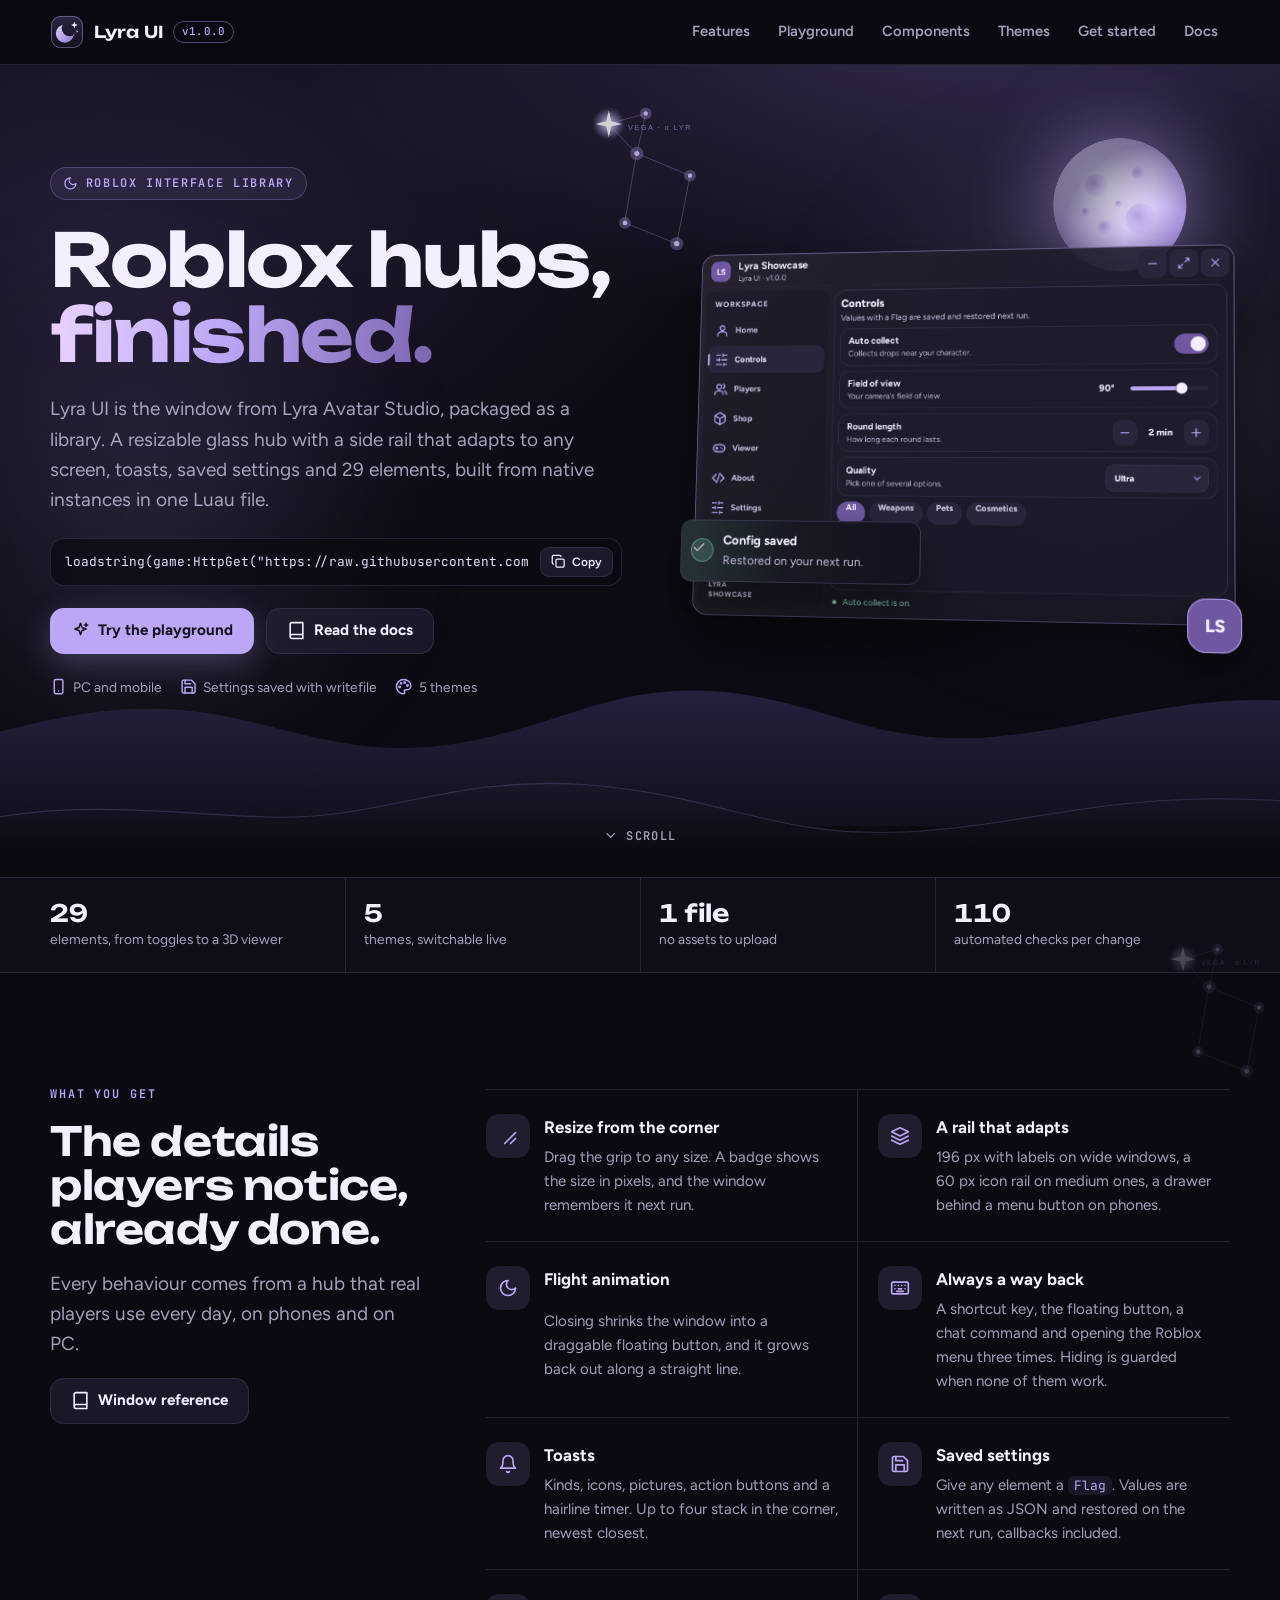
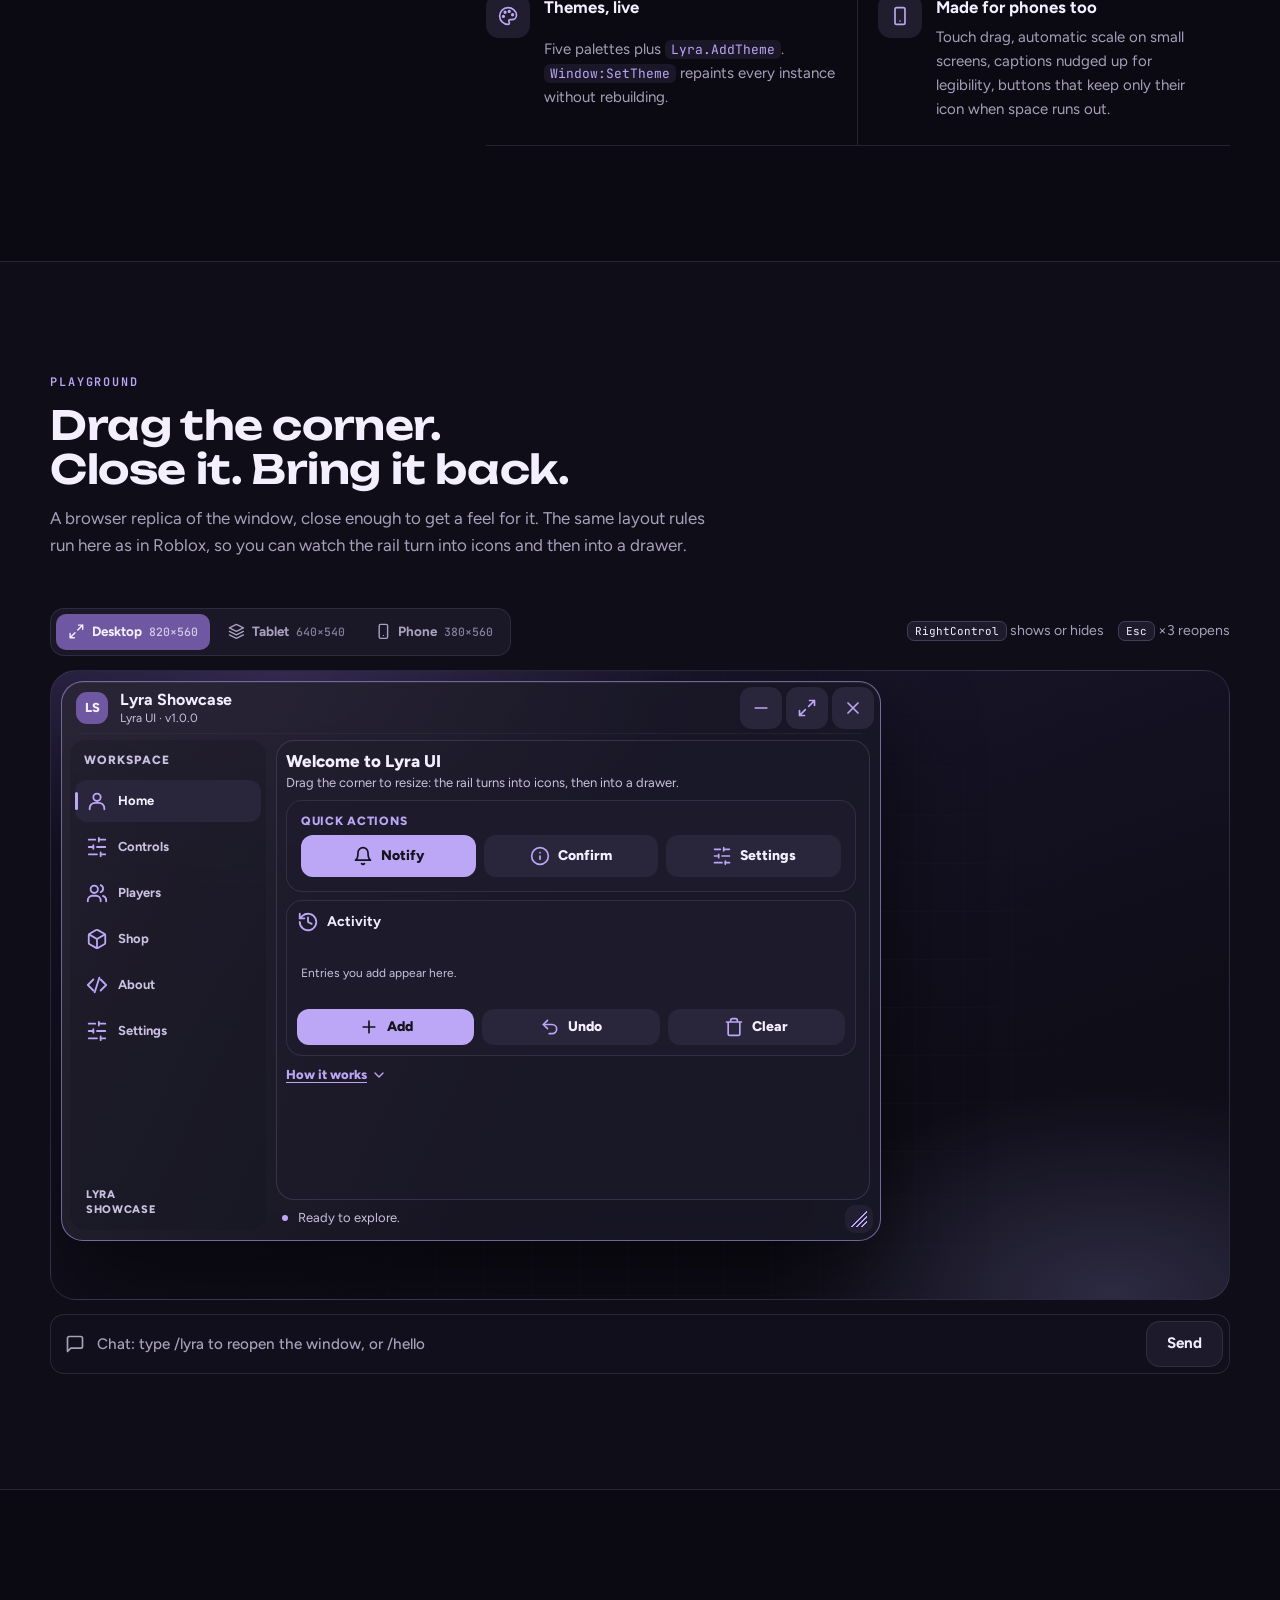
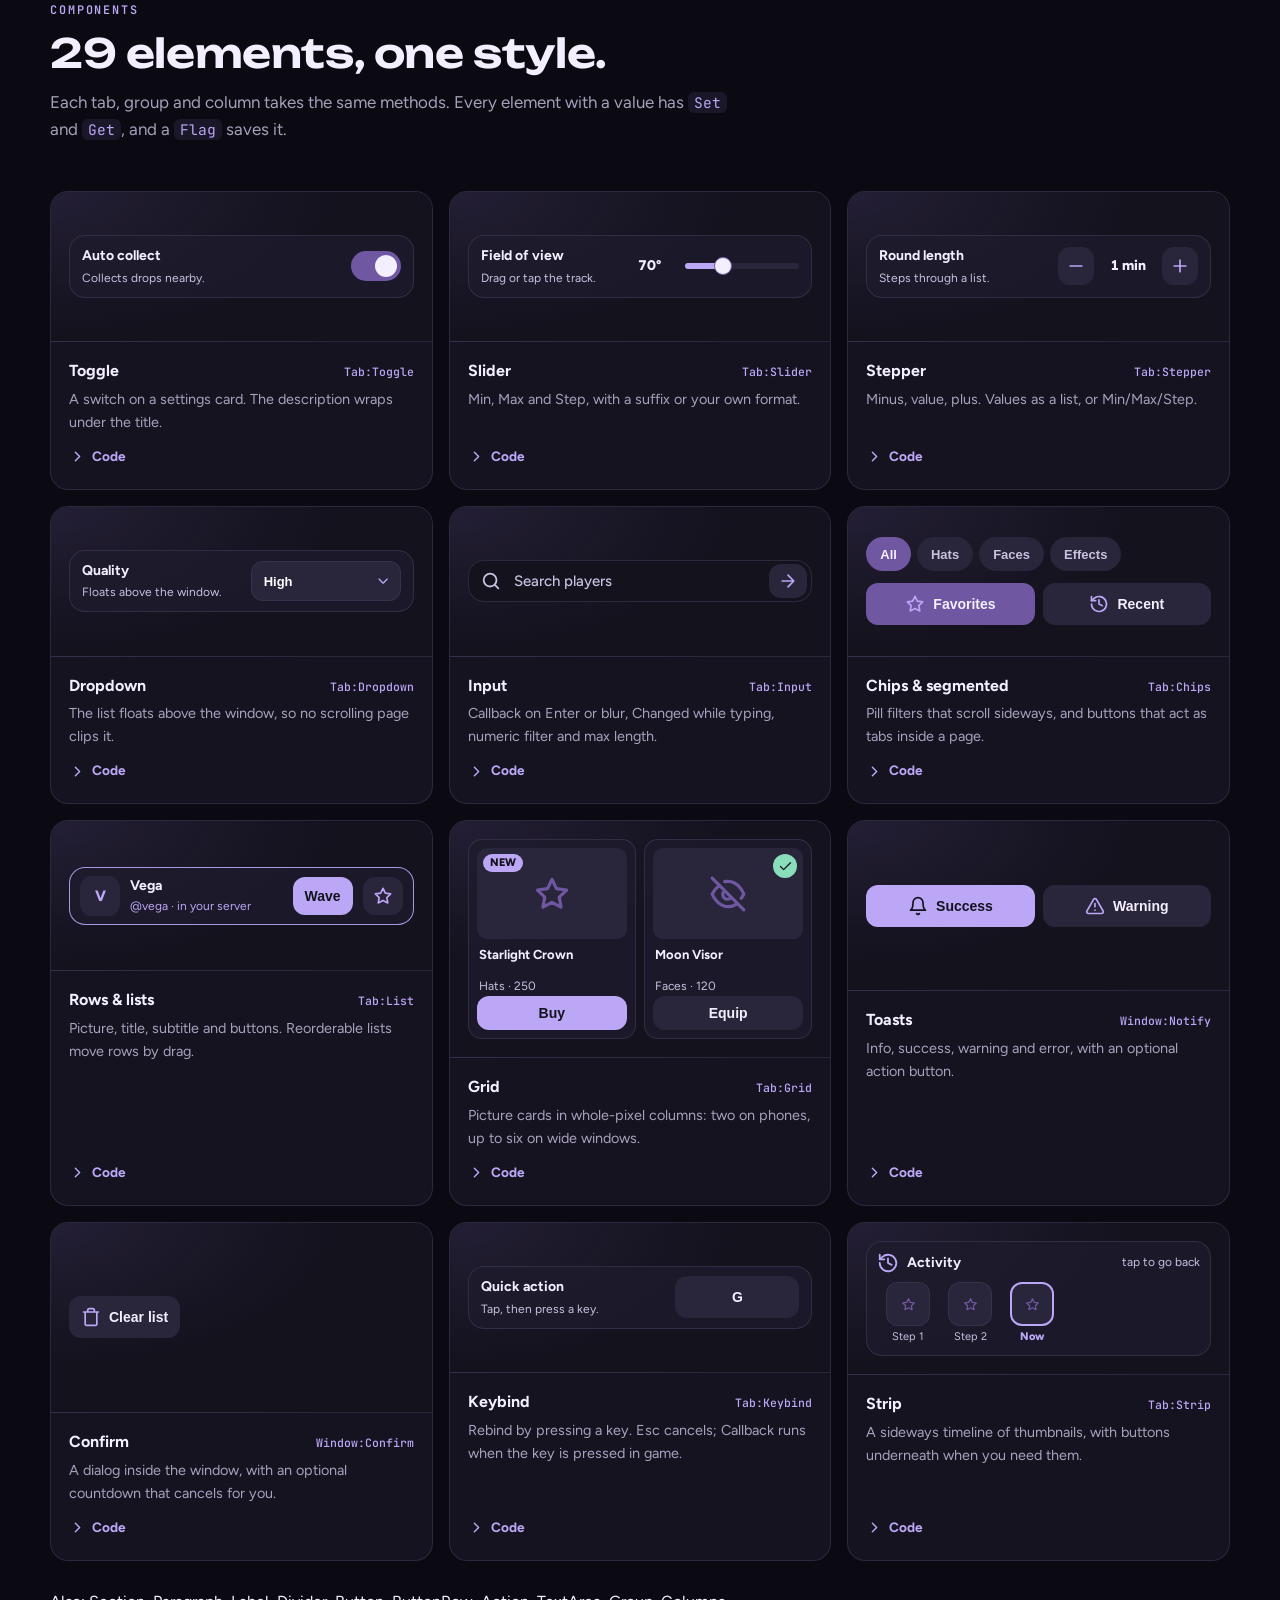
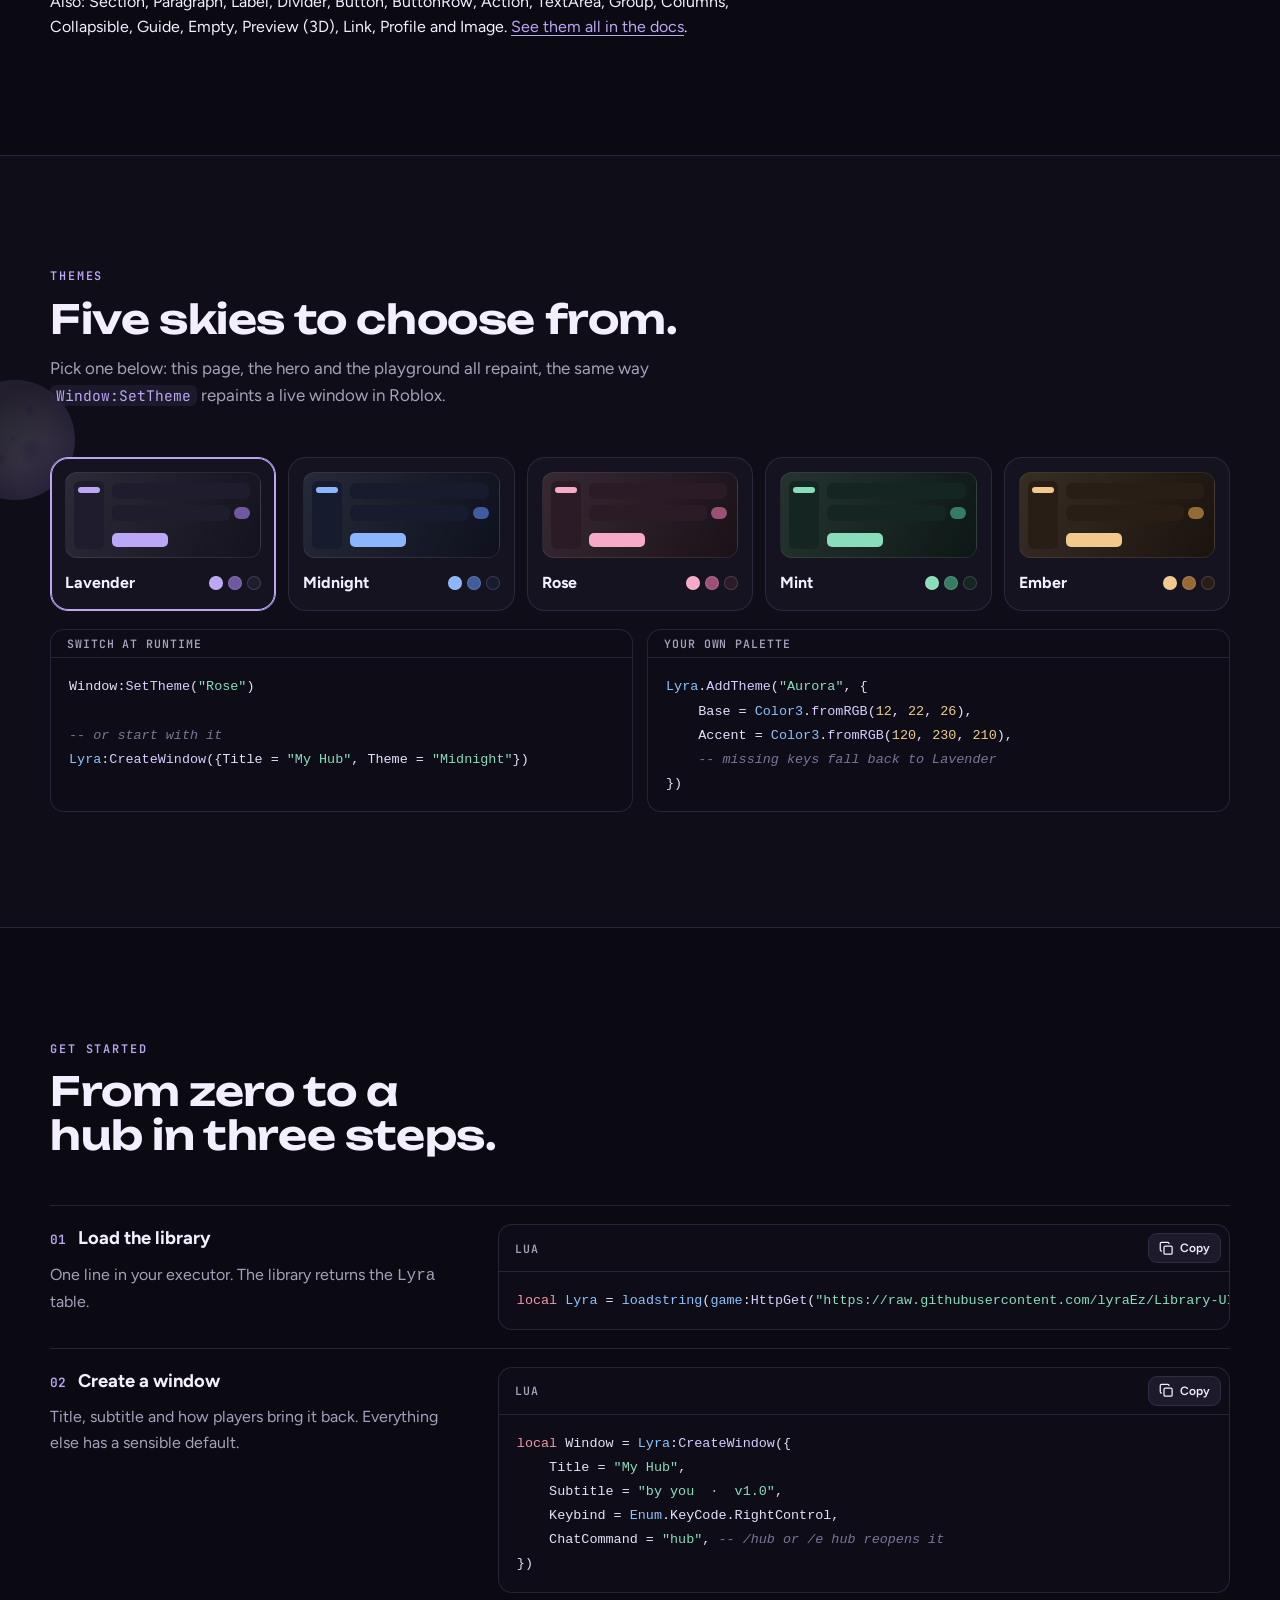
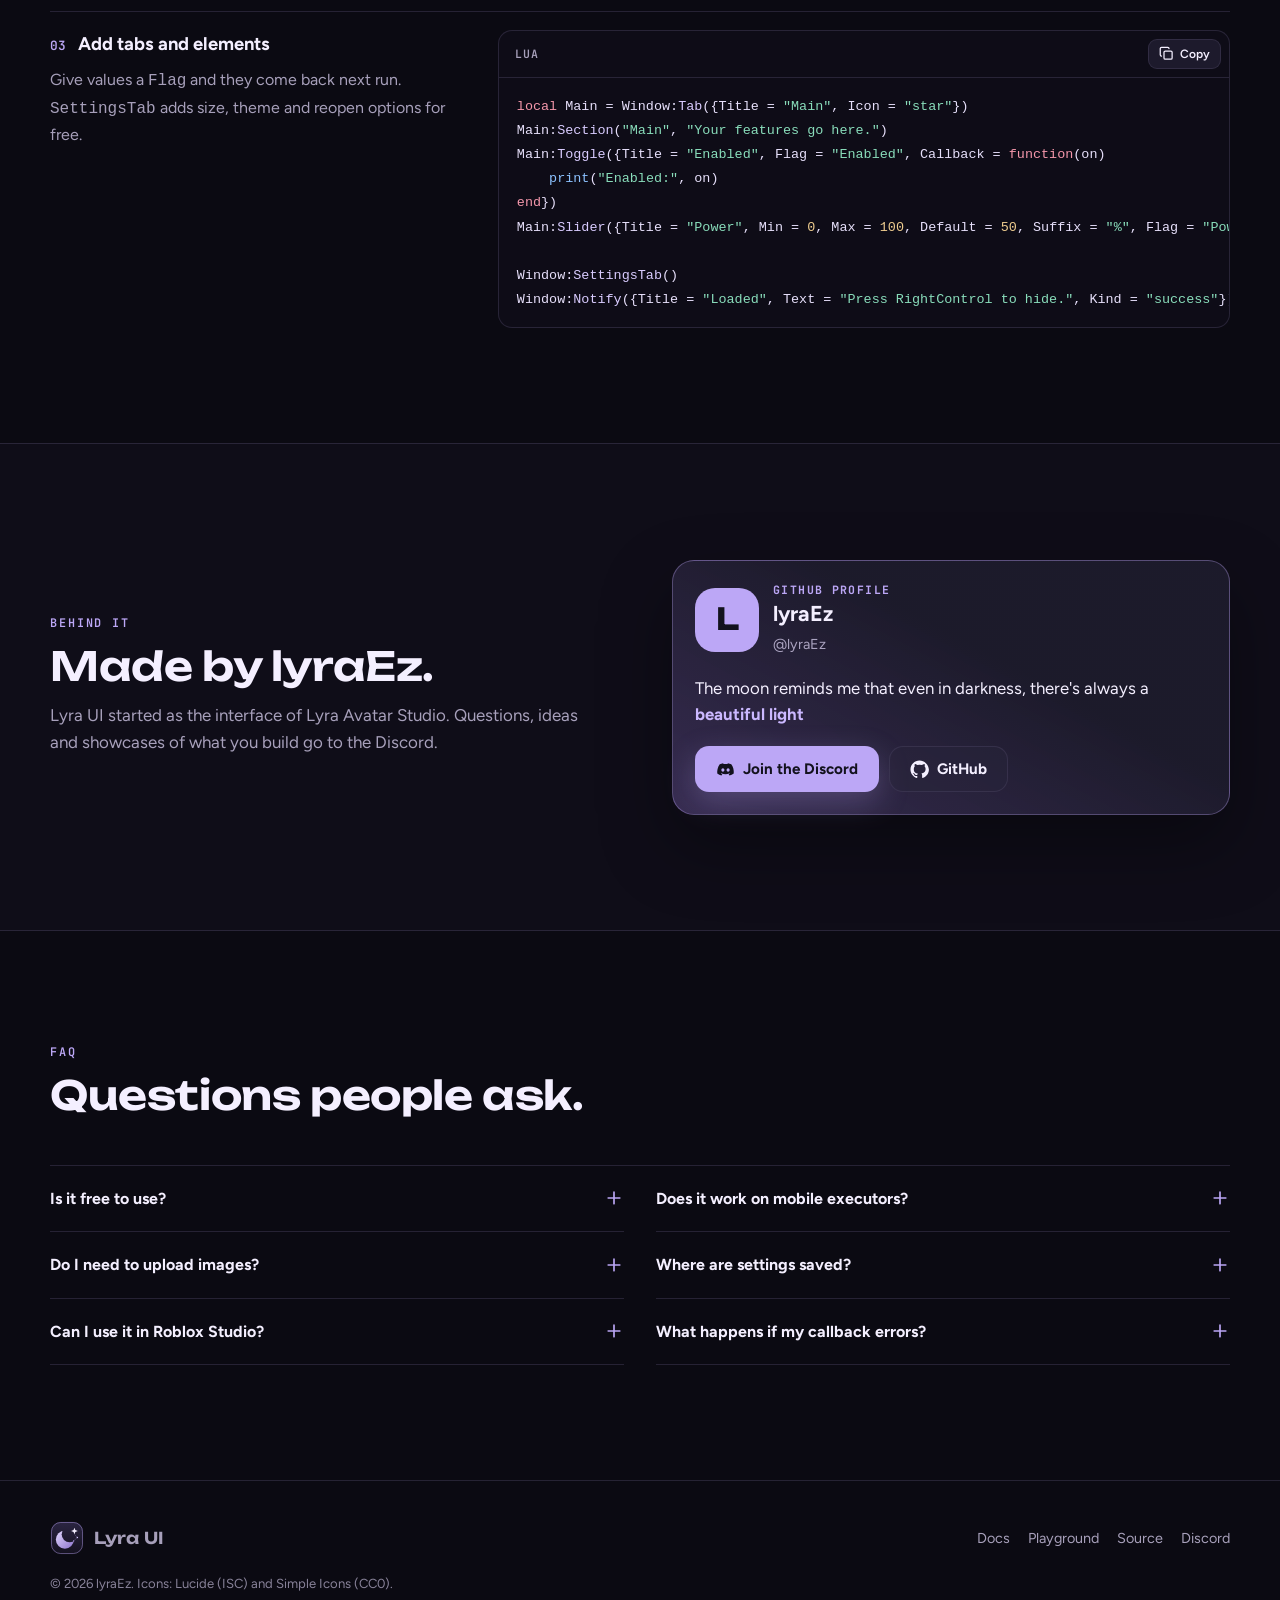
==== site/index.html @ f674cb17 "Add Lyra UI library, examples, tests and website - src/Lyra.lua: the Lyra Avatar Studio window as a " ====
<!doctype html>
<html lang="en">
<head>
<meta charset="utf-8">
<meta name="viewport" content="width=device-width, initial-scale=1, viewport-fit=cover">
<title>Lyra UI</title>
<meta name="description" content="Lyra UI is a native Roblox interface library: a resizable glass window with a responsive side rail, toasts, saved settings, themes and 29 elements in one Luau file.">
<meta name="theme-color" content="#0b0a12">
<meta property="og:title" content="Lyra UI">
<meta property="og:description" content="A resizable, responsive Roblox hub library in one Luau file.">
<meta property="og:image" content="assets/img/og.png">
<link rel="icon" type="image/svg+xml" href="assets/img/favicon.svg">
<link rel="preconnect" href="https://fonts.googleapis.com">
<link rel="preconnect" href="https://fonts.gstatic.com" crossorigin>
<link rel="stylesheet" href="https://fonts.googleapis.com/css2?family=Figtree:wght@400;500;600;700;800&family=JetBrains+Mono:wght@400;500;600&family=Unbounded:wght@500;600;700&display=swap">
<link rel="stylesheet" href="assets/css/site.css">
</head>
<body>
<header class="nav" id="top">
  <div class="wrap nav__inner">
    <a class="brand" href="index.html"><img src="assets/img/logo.svg" alt="" width="34" height="34">Lyra UI <span class="brand__tag">v1.0.0</span></a>
    <button class="btn btn--ghost btn--icon nav__toggle" type="button" id="nav-toggle" aria-expanded="false" aria-controls="nav-links" aria-label="Menu"><i data-icon="menu"></i></button>
    <nav class="nav__links" id="nav-links" aria-label="Main">
      <a href="#features">Features</a>
      <a href="#playground">Playground</a>
      <a href="#components">Components</a>
      <a href="#themes">Themes</a>
      <a href="#start">Get started</a>
      <a href="docs.html">Docs</a>
    </nav>
  </div>
</header>

<main>
  <!-- HERO ---------------------------------------------------------------- -->
  <section class="hero" aria-labelledby="hero-title">
    <div class="sky" aria-hidden="true">
      <canvas class="sky__layer sky__stars" id="stars"></canvas>
      <div class="sky__layer sky__nebula sky__nebula--a" data-depth="0.06" data-scroll="0.12"></div>
      <div class="sky__layer sky__nebula sky__nebula--b" data-depth="0.04" data-scroll="0.08"></div>
      <img class="sky__layer sky__lyra" src="assets/img/lyra.svg" alt="" data-depth="0.18" data-scroll="0.22">
      <img class="sky__layer sky__moon" src="assets/img/moon.svg" alt="" data-depth="0.12" data-scroll="0.32">
      <div class="sky__layer sky__ridge sky__ridge--far" data-depth="0.03" data-scroll="-0.06"><img src="assets/img/ridge-far.svg" alt=""></div>
      <div class="sky__layer sky__ridge" data-depth="0.015" data-scroll="-0.14"><img src="assets/img/ridge-near.svg" alt=""></div>
    </div>
    <div class="wrap hero__grid">
      <div class="hero__copy">
        <span class="eyebrow"><i data-icon="moon"></i> Roblox interface library</span>
        <h1 id="hero-title">Roblox hubs, <em>finished.</em></h1>
        <p class="hero__lede">Lyra UI is the window from Lyra Avatar Studio, packaged as a library. A resizable glass hub with a side rail that adapts to any screen, toasts, saved settings and 29 elements, built from native instances in one Luau file.</p>
        <div class="install" role="group" aria-label="Load the library">
          <code id="install-code">loadstring(game:HttpGet("https://raw.githubusercontent.com/lyraEz/Library-UI/main/src/Lyra.lua"))()</code>
          <button class="copy" type="button" data-copy="#install-code"><i data-icon="copy"></i>Copy</button>
        </div>
        <div class="hero__actions">
          <a class="btn btn--primary" href="#playground"><i data-icon="sparkles"></i>Try the playground</a>
          <a class="btn btn--ghost" href="docs.html"><i data-icon="book"></i>Read the docs</a>
        </div>
        <div class="hero__meta">
          <span><i data-icon="phone"></i>PC and mobile</span>
          <span><i data-icon="save"></i>Settings saved with writefile</span>
          <span><i data-icon="palette"></i>5 themes</span>
        </div>
      </div>

      <div class="hero__art" id="hero-art">
        <div class="hero__tilt" id="hero-tilt">
          <div class="hero__frame" id="hero-frame">
            <div class="lw" inert aria-hidden="true">
              <div class="lw-head">
                <span class="lw-logo">LS</span>
                <div class="lw-titles"><b>Lyra Showcase</b><small>Lyra UI · v1.0.0</small></div>
                <div class="lw-actions">
                  <span class="lw-ib"><i data-icon="minus"></i></span>
                  <span class="lw-ib"><i data-icon="maximize"></i></span>
                  <span class="lw-ib"><i data-icon="x"></i></span>
                </div>
              </div>
              <div class="lw-rail">
                <div class="lw-rail__cap">WORKSPACE</div>
                <span class="lw-tab"><i data-icon="user"></i><span>Home</span></span>
                <span class="lw-tab" aria-selected="true"><i data-icon="sliders"></i><span>Controls</span></span>
                <span class="lw-tab"><i data-icon="users"></i><span>Players</span></span>
                <span class="lw-tab"><i data-icon="box"></i><span>Shop</span></span>
                <span class="lw-tab"><i data-icon="gamepad"></i><span>Viewer</span></span>
                <span class="lw-tab"><i data-icon="code"></i><span>About</span></span>
                <span class="lw-tab"><i data-icon="sliders"></i><span>Settings</span></span>
                <div class="lw-rail__foot">LYRA<br>SHOWCASE</div>
              </div>
              <div class="lw-back"></div>
              <div class="lw-content">
                <div class="lw-page is-on">
                  <div class="lw-sec"><h4>Controls</h4><p>Values with a Flag are saved and restored next run.</p></div>
                  <div class="lw-card lw-ctrl"><div class="lw-ctrl__text"><b>Auto collect</b><span>Collects drops near your character.</span></div><span class="lw-switch" aria-checked="true"></span></div>
                  <div class="lw-card lw-ctrl"><div class="lw-ctrl__text"><b>Field of view</b><span>Your camera's field of view.</span></div><div class="lw-slider"><output>90°</output><div class="lw-track"><div class="lw-fill" style="width:66%"></div><div class="lw-knob" style="left:66%"></div></div></div></div>
                  <div class="lw-card lw-ctrl"><div class="lw-ctrl__text"><b>Round length</b><span>How long each round lasts.</span></div><div class="lw-stepper"><span class="lw-btn"><i data-icon="minus"></i></span><output>2 min</output><span class="lw-btn"><i data-icon="plus"></i></span></div></div>
                  <div class="lw-card lw-ctrl"><div class="lw-ctrl__text"><b>Quality</b><span>Pick one of several options.</span></div><span class="lw-drop">Ultra <i data-icon="chevron-down"></i></span></div>
                  <div class="lw-chips"><span class="lw-chip" aria-pressed="true">All</span><span class="lw-chip">Weapons</span><span class="lw-chip">Pets</span><span class="lw-chip">Cosmetics</span></div>
                </div>
              </div>
              <div class="lw-status" data-kind="success"><i></i><span>Auto collect is on.</span></div>
              <span class="lw-grip"></span>
            </div>
          </div>
          <div class="lw-toast hero__toast" style="--k: var(--w-green)" aria-hidden="true">
            <span class="lw-toast__badge"><i data-icon="check"></i></span>
            <div><b>Config saved</b><span>Restored on your next run.</span></div>
            <span class="lw-toast__bar" style="animation-duration: 6s; animation-iteration-count: infinite"></span>
          </div>
          <span class="lw-orb hero__orb" aria-hidden="true">LS</span>
        </div>
      </div>
    </div>
    <a class="scroll-cue" href="#features"><i data-icon="chevron-down"></i>Scroll</a>
  </section>

  <!-- FACTS ---------------------------------------------------------------- -->
  <div class="facts">
    <div class="wrap facts__row">
      <div class="fact"><b>29</b><span>elements, from toggles to a 3D viewer</span></div>
      <div class="fact"><b>5</b><span>themes, switchable live</span></div>
      <div class="fact"><b>1 file</b><span>no assets to upload</span></div>
      <div class="fact"><b>110</b><span>automated checks per change</span></div>
    </div>
  </div>

  <!-- FEATURES ------------------------------------------------------------- -->
  <section class="section" id="features" aria-labelledby="features-title">
    <img class="drift" src="assets/img/lyra.svg" alt="" aria-hidden="true" style="right:-40px;top:40px;width:180px;opacity:.25" data-scroll="0.18">
    <div class="wrap features">
      <div class="features__intro">
        <span class="section__kicker">What you get</span>
        <h2 id="features-title">The details players notice, already done.</h2>
        <p class="hero__lede">Every behaviour comes from a hub that real players use every day, on phones and on PC.</p>
        <a class="btn btn--ghost" href="docs.html#window" style="width:fit-content"><i data-icon="book"></i>Window reference</a>
      </div>
      <div class="features__list">
        <div class="feature"><span class="feature__icon"><i data-icon="resize"></i></span><h3>Resize from the corner</h3><p>Drag the grip to any size. A badge shows the size in pixels, and the window remembers it next run.</p></div>
        <div class="feature"><span class="feature__icon"><i data-icon="layers"></i></span><h3>A rail that adapts</h3><p>196 px with labels on wide windows, a 60 px icon rail on medium ones, a drawer behind a menu button on phones.</p></div>
        <div class="feature"><span class="feature__icon"><i data-icon="moon"></i></span><h3>Flight animation</h3><p>Closing shrinks the window into a draggable floating button, and it grows back out along a straight line.</p></div>
        <div class="feature"><span class="feature__icon"><i data-icon="keyboard"></i></span><h3>Always a way back</h3><p>A shortcut key, the floating button, a chat command and opening the Roblox menu three times. Hiding is guarded when none of them work.</p></div>
        <div class="feature"><span class="feature__icon"><i data-icon="bell"></i></span><h3>Toasts</h3><p>Kinds, icons, pictures, action buttons and a hairline timer. Up to four stack in the corner, newest closest.</p></div>
        <div class="feature"><span class="feature__icon"><i data-icon="save"></i></span><h3>Saved settings</h3><p>Give any element a <code>Flag</code>. Values are written as JSON and restored on the next run, callbacks included.</p></div>
        <div class="feature"><span class="feature__icon"><i data-icon="palette"></i></span><h3>Themes, live</h3><p>Five palettes plus <code>Lyra.AddTheme</code>. <code>Window:SetTheme</code> repaints every instance without rebuilding.</p></div>
        <div class="feature"><span class="feature__icon"><i data-icon="phone"></i></span><h3>Made for phones too</h3><p>Touch drag, automatic scale on small screens, captions nudged up for legibility, buttons that keep only their icon when space runs out.</p></div>
      </div>
    </div>
  </section>

  <!-- PLAYGROUND ----------------------------------------------------------- -->
  <section class="section section--alt" id="playground" aria-labelledby="play-title">
    <div class="wrap">
      <div class="section__head">
        <span class="section__kicker">Playground</span>
        <h2 id="play-title">Drag the corner. Close it. Bring it back.</h2>
        <p>A browser replica of the window, close enough to get a feel for it. The same layout rules run here as in Roblox, so you can watch the rail turn into icons and then into a drawer.</p>
      </div>
      <div class="play__bar">
        <div class="presets" role="group" aria-label="Window size">
          <button type="button" data-preset="820x560" aria-pressed="true"><i data-icon="maximize"></i>Desktop <small>820×560</small></button>
          <button type="button" data-preset="640x540" aria-pressed="false"><i data-icon="layers"></i>Tablet <small>640×540</small></button>
          <button type="button" data-preset="380x560" aria-pressed="false"><i data-icon="phone"></i>Phone <small>380×560</small></button>
        </div>
        <p class="play__hint"><span><span class="kbd">RightControl</span> shows or hides</span><span><span class="kbd">Esc</span> ×3 reopens</span></p>
      </div>
      <div class="stage" id="stage"></div>
      <form class="chatbar" id="chatbar" autocomplete="off">
        <i data-icon="message"></i>
        <label class="sr-only" for="chat-input">Chat</label>
        <input id="chat-input" type="text" placeholder="Chat: type /lyra to reopen the window, or /hello">
        <button class="btn btn--ghost" type="submit">Send</button>
      </form>
    </div>
  </section>

  <!-- COMPONENTS ----------------------------------------------------------- -->
  <section class="section" id="components" aria-labelledby="comp-title">
    <div class="wrap">
      <div class="section__head">
        <span class="section__kicker">Components</span>
        <h2 id="comp-title">29 elements, one style.</h2>
        <p>Each tab, group and column takes the same methods. Every element with a value has <code>Set</code> and <code>Get</code>, and a <code>Flag</code> saves it.</p>
      </div>
      <div class="gallery" id="gallery">
        <article class="comp">
          <div class="comp__demo"><div class="lw-card lw-ctrl"><div class="lw-ctrl__text"><b>Auto collect</b><span>Collects drops nearby.</span></div><button class="lw-switch" type="button" role="switch" aria-checked="true" aria-label="Auto collect"></button></div></div>
          <div class="comp__body"><h3>Toggle <code>Tab:Toggle</code></h3><p>A switch on a settings card. The description wraps under the title.</p></div>
          <details><summary><i data-icon="chevron-right"></i>Code</summary><div class="code"><pre><code class="lua">Tab:Toggle({
    Title = "Auto collect",
    Description = "Collects drops nearby.",
    Flag = "AutoCollect",
    Callback = function(on) print(on) end,
})</code></pre></div></details>
        </article>
        <article class="comp">
          <div class="comp__demo"><div class="lw-card lw-ctrl"><div class="lw-ctrl__text"><b>Field of view</b><span>Drag or tap the track.</span></div><div class="lw-slider" data-min="50" data-max="110" data-value="70" data-suffix="°"><output>70°</output><div class="lw-track"><div class="lw-fill"></div><div class="lw-knob"></div></div></div></div></div>
          <div class="comp__body"><h3>Slider <code>Tab:Slider</code></h3><p>Min, Max and Step, with a suffix or your own format.</p></div>
          <details><summary><i data-icon="chevron-right"></i>Code</summary><div class="code"><pre><code class="lua">Tab:Slider({
    Title = "Field of view",
    Min = 50, Max = 110, Step = 1, Default = 70,
    Suffix = "°", Flag = "FOV",
    Callback = function(v) workspace.CurrentCamera.FieldOfView = v end,
})</code></pre></div></details>
        </article>
        <article class="comp">
          <div class="comp__demo"><div class="lw-card lw-ctrl"><div class="lw-ctrl__text"><b>Round length</b><span>Steps through a list.</span></div><div class="lw-stepper" data-values="30,60,90,120,180,300" data-value="60"><button class="lw-btn" type="button" aria-label="Less"><i data-icon="minus"></i></button><output>1 min</output><button class="lw-btn" type="button" aria-label="More"><i data-icon="plus"></i></button></div></div></div>
          <div class="comp__body"><h3>Stepper <code>Tab:Stepper</code></h3><p>Minus, value, plus. Values as a list, or Min/Max/Step.</p></div>
          <details><summary><i data-icon="chevron-right"></i>Code</summary><div class="code"><pre><code class="lua">Tab:Stepper({
    Title = "Round length",
    Values = {30, 60, 90, 120, 180, 300},
    Default = 60,
    Format = function(s) return s .. " s" end,
})</code></pre></div></details>
        </article>
        <article class="comp">
          <div class="comp__demo"><div class="lw-card lw-ctrl"><div class="lw-ctrl__text"><b>Quality</b><span>Floats above the window.</span></div><button class="lw-drop" type="button" aria-expanded="false" data-options="Low,Medium,High,Ultra" data-value="High"><span>High</span><i data-icon="chevron-down"></i></button></div></div>
          <div class="comp__body"><h3>Dropdown <code>Tab:Dropdown</code></h3><p>The list floats above the window, so no scrolling page clips it.</p></div>
          <details><summary><i data-icon="chevron-right"></i>Code</summary><div class="code"><pre><code class="lua">Tab:Dropdown({
    Title = "Quality",
    Options = {"Low", "Medium", "High", "Ultra"},
    Default = "High", Flag = "Quality",
})</code></pre></div></details>
        </article>
        <article class="comp">
          <div class="comp__demo"><label class="lw-input"><i data-icon="search"></i><input type="text" id="gallery-input" placeholder="Search players"><button class="lw-btn" type="button" aria-label="Search"><i data-icon="arrow"></i></button></label></div>
          <div class="comp__body"><h3>Input <code>Tab:Input</code></h3><p>Callback on Enter or blur, Changed while typing, numeric filter and max length.</p></div>
          <details><summary><i data-icon="chevron-right"></i>Code</summary><div class="code"><pre><code class="lua">Tab:Input({
    Placeholder = "Search players",
    Button = true,
    Changed = function(text) render(text) end,
    Callback = function(text, enter) end,
})</code></pre></div></details>
        </article>
        <article class="comp">
          <div class="comp__demo"><div class="lw-chips" role="group" aria-label="Filter"><button class="lw-chip" type="button" aria-pressed="true">All</button><button class="lw-chip" type="button" aria-pressed="false">Hats</button><button class="lw-chip" type="button" aria-pressed="false">Faces</button><button class="lw-chip" type="button" aria-pressed="false">Effects</button></div><div class="lw-row3" style="--n:2"><button class="lw-btn lw-btn--sel" type="button" data-seg><i data-icon="star"></i>Favorites</button><button class="lw-btn" type="button" data-seg><i data-icon="history"></i>Recent</button></div></div>
          <div class="comp__body"><h3>Chips &amp; segmented <code>Tab:Chips</code></h3><p>Pill filters that scroll sideways, and buttons that act as tabs inside a page.</p></div>
          <details><summary><i data-icon="chevron-right"></i>Code</summary><div class="code"><pre><code class="lua">Tab:Chips({Options = {"All", "Hats", "Faces", "Effects"}, Callback = fill})
Tab:Segmented({Options = {
    {Label = "Favorites", Icon = "star", Value = "fav"},
    {Label = "Recent", Icon = "history", Value = "recent"},
}})</code></pre></div></details>
        </article>
        <article class="comp">
          <div class="comp__demo"><div class="lw-card lw-row is-current"><span class="lw-thumb">V</span><div class="lw-row__text"><b>Vega</b><span>@vega · in your server</span></div><button class="lw-btn lw-btn--primary" type="button">Wave</button><button class="lw-btn lw-btn--icon" type="button" aria-label="Favorite"><i data-icon="star"></i></button></div></div>
          <div class="comp__body"><h3>Rows &amp; lists <code>Tab:List</code></h3><p>Picture, title, subtitle and buttons. Reorderable lists move rows by drag.</p></div>
          <details><summary><i data-icon="chevron-right"></i>Code</summary><div class="code"><pre><code class="lua">local list = Tab:List({Reorderable = true})
list:Add({
    Title = "Vega", Subtitle = "@vega",
    Image = "rbxthumb://type=AvatarHeadShot&amp;id=1&amp;w=150&amp;h=150",
    Buttons = {{Title = "Wave", Primary = true, Callback = wave}},
})</code></pre></div></details>
        </article>
        <article class="comp">
          <div class="comp__demo"><div class="lw-gridc" style="grid-template-columns:repeat(2,minmax(0,1fr))"><div class="lw-card lw-item"><div class="lw-item__pic"><span class="lw-tag">NEW</span><span class="lw-check"><i data-icon="check"></i></span><i data-icon="star"></i></div><b>Starlight Crown</b><small>Hats · 250</small><button class="lw-btn lw-btn--primary" type="button" data-buy>Buy</button></div><div class="lw-card lw-item is-owned"><div class="lw-item__pic"><span class="lw-check"><i data-icon="check"></i></span><i data-icon="eye-off"></i></div><b>Moon Visor</b><small>Faces · 120</small><button class="lw-btn" type="button">Equip</button></div></div></div>
          <div class="comp__body"><h3>Grid <code>Tab:Grid</code></h3><p>Picture cards in whole-pixel columns: two on phones, up to six on wide windows.</p></div>
          <details><summary><i data-icon="chevron-right"></i>Code</summary><div class="code"><pre><code class="lua">local grid = Tab:Grid({MinWidth = 150})
grid:Add({
    Title = "Starlight Crown", Caption = "Hats · 250",
    Image = "rbxassetid://123", Tag = "NEW",
    Button = {Title = "Buy", Callback = function(item, card) card:SetChecked(true) end},
})</code></pre></div></details>
        </article>
        <article class="comp">
          <div class="comp__demo" style="min-height:170px"><div class="lw-row3" style="--n:2"><button class="lw-btn lw-btn--primary" type="button" data-toast="success"><i data-icon="bell"></i>Success</button><button class="lw-btn" type="button" data-toast="warning"><i data-icon="alert"></i>Warning</button></div><div class="lw-toasts" style="position:absolute"></div></div>
          <div class="comp__body"><h3>Toasts <code>Window:Notify</code></h3><p>Info, success, warning and error, with an optional action button.</p></div>
          <details><summary><i data-icon="chevron-right"></i>Code</summary><div class="code"><pre><code class="lua">Window:Notify({
    Title = "Saved", Text = "Your config was saved.",
    Kind = "success", Icon = "save", Duration = 4,
    Action = {Text = "Open", Callback = open},
})</code></pre></div></details>
        </article>
        <article class="comp">
          <div class="comp__demo" style="min-height:190px"><button class="lw-btn" type="button" data-confirm style="justify-self:start"><i data-icon="trash"></i>Clear list</button><div class="lw-modal"><div class="lw-modal__card"><b>Clear the list?</b><p>Every item is removed. Closes on its own in <span data-count>10</span> s.</p><div class="lw-row3"><button class="lw-btn" type="button" data-close>Keep</button><button class="lw-btn lw-btn--primary" type="button" data-close>Clear</button></div></div></div></div>
          <div class="comp__body"><h3>Confirm <code>Window:Confirm</code></h3><p>A dialog inside the window, with an optional countdown that cancels for you.</p></div>
          <details><summary><i data-icon="chevron-right"></i>Code</summary><div class="code"><pre><code class="lua">Window:Confirm({
    Title = "Clear the list?",
    Text = "Every item is removed.",
    Confirm = "Clear", Seconds = 10,
    Callback = function() list:Clear() end,
})</code></pre></div></details>
        </article>
        <article class="comp">
          <div class="comp__demo"><div class="lw-card lw-ctrl"><div class="lw-ctrl__text"><b>Quick action</b><span>Tap, then press a key.</span></div><button class="lw-btn lw-key" type="button" data-key>G</button></div></div>
          <div class="comp__body"><h3>Keybind <code>Tab:Keybind</code></h3><p>Rebind by pressing a key. Esc cancels; Callback runs when the key is pressed in game.</p></div>
          <details><summary><i data-icon="chevron-right"></i>Code</summary><div class="code"><pre><code class="lua">Tab:Keybind({
    Title = "Quick action",
    Default = Enum.KeyCode.G, Flag = "QuickKey",
    Callback = function() print("pressed") end,
})</code></pre></div></details>
        </article>
        <article class="comp">
          <div class="comp__demo"><div class="lw-card lw-strip" style="height:auto"><div class="lw-strip__head"><i data-icon="history"></i><b>Activity</b><span>tap to go back</span></div><div class="lw-tiles"><span class="lw-tile"><i><i data-icon="star"></i></i><small>Step 1</small></span><span class="lw-tile"><i><i data-icon="star"></i></i><small>Step 2</small></span><span class="lw-tile is-now"><i><i data-icon="star"></i></i><small>Now</small></span></div></div></div>
          <div class="comp__body"><h3>Strip <code>Tab:Strip</code></h3><p>A sideways timeline of thumbnails, with buttons underneath when you need them.</p></div>
          <details><summary><i data-icon="chevron-right"></i>Code</summary><div class="code"><pre><code class="lua">local strip = Tab:Strip({Title = "Activity", Icon = "history"})
strip:Set({
    {Label = "Step 1", Icon = "star", Callback = goBack},
    {Label = "Now", Icon = "star", Current = true},
})</code></pre></div></details>
        </article>
      </div>
      <p class="section__head" style="margin:28px 0 0"><span>Also: Section, Paragraph, Label, Divider, Button, ButtonRow, Action, TextArea, Group, Columns, Collapsible, Guide, Empty, Preview (3D), Link, Profile and Image. <a href="docs.html#elements">See them all in the docs</a>.</span></p>
    </div>
  </section>

  <!-- THEMES --------------------------------------------------------------- -->
  <section class="section section--alt" id="themes" aria-labelledby="themes-title">
    <img class="drift" src="assets/img/moon.svg" alt="" aria-hidden="true" style="left:-60px;top:30px;width:150px;opacity:.18" data-scroll="0.2">
    <div class="wrap">
      <div class="section__head">
        <span class="section__kicker">Themes</span>
        <h2 id="themes-title">Five skies to choose from.</h2>
        <p>Pick one below: this page, the hero and the playground all repaint, the same way <code>Window:SetTheme</code> repaints a live window in Roblox.</p>
      </div>
      <div class="themes" id="themes-list"></div>
      <div class="themes__code">
        <div class="code"><div class="code__bar">Switch at runtime</div><pre><code class="lua">Window:SetTheme("Rose")

-- or start with it
Lyra:CreateWindow({Title = "My Hub", Theme = "Midnight"})</code></pre></div>
        <div class="code"><div class="code__bar">Your own palette</div><pre><code class="lua">Lyra.AddTheme("Aurora", {
    Base = Color3.fromRGB(12, 22, 26),
    Accent = Color3.fromRGB(120, 230, 210),
    -- missing keys fall back to Lavender
})</code></pre></div>
      </div>
    </div>
  </section>

  <!-- QUICK START ---------------------------------------------------------- -->
  <section class="section" id="start" aria-labelledby="start-title">
    <div class="wrap">
      <div class="section__head">
        <span class="section__kicker">Get started</span>
        <h2 id="start-title">From zero to a hub in three steps.</h2>
      </div>
      <div class="steps">
        <div class="step">
          <div class="step__text"><h3>Load the library</h3><p>One line in your executor. The library returns the <code>Lyra</code> table.</p></div>
          <div class="code"><div class="code__bar">Lua <button class="copy" type="button" data-copy="#step-1"><i data-icon="copy"></i>Copy</button></div><pre><code class="lua" id="step-1">local Lyra = loadstring(game:HttpGet("https://raw.githubusercontent.com/lyraEz/Library-UI/main/src/Lyra.lua"))()</code></pre></div>
        </div>
        <div class="step">
          <div class="step__text"><h3>Create a window</h3><p>Title, subtitle and how players bring it back. Everything else has a sensible default.</p></div>
          <div class="code"><div class="code__bar">Lua <button class="copy" type="button" data-copy="#step-2"><i data-icon="copy"></i>Copy</button></div><pre><code class="lua" id="step-2">local Window = Lyra:CreateWindow({
    Title = "My Hub",
    Subtitle = "by you  ·  v1.0",
    Keybind = Enum.KeyCode.RightControl,
    ChatCommand = "hub", -- /hub or /e hub reopens it
})</code></pre></div>
        </div>
        <div class="step">
          <div class="step__text"><h3>Add tabs and elements</h3><p>Give values a <code>Flag</code> and they come back next run. <code>SettingsTab</code> adds size, theme and reopen options for free.</p></div>
          <div class="code"><div class="code__bar">Lua <button class="copy" type="button" data-copy="#step-3"><i data-icon="copy"></i>Copy</button></div><pre><code class="lua" id="step-3">local Main = Window:Tab({Title = "Main", Icon = "star"})
Main:Section("Main", "Your features go here.")
Main:Toggle({Title = "Enabled", Flag = "Enabled", Callback = function(on)
    print("Enabled:", on)
end})
Main:Slider({Title = "Power", Min = 0, Max = 100, Default = 50, Suffix = "%", Flag = "Power"})

Window:SettingsTab()
Window:Notify({Title = "Loaded", Text = "Press RightControl to hide.", Kind = "success"})</code></pre></div>
        </div>
      </div>
    </div>
  </section>

  <!-- CREATOR -------------------------------------------------------------- -->
  <section class="section section--alt" id="creator" aria-labelledby="creator-title">
    <div class="wrap creator">
      <div class="section__head" style="margin:0">
        <span class="section__kicker">Behind it</span>
        <h2 id="creator-title">Made by lyraEz.</h2>
        <p>Lyra UI started as the interface of Lyra Avatar Studio. Questions, ideas and showcases of what you build go to the Discord.</p>
      </div>
      <div class="creator__card">
        <div class="creator__head">
          <span class="portrait" aria-hidden="true">L</span>
          <div><small>GITHUB PROFILE</small><b>lyraEz</b><span class="creator__handle">@lyraEz</span></div>
        </div>
        <p class="creator__quote">The moon reminds me that even in darkness, there's always a <b>beautiful light</b></p>
        <div class="creator__links">
          <a class="btn btn--primary" href="https://discord.gg/8bxXcn2Vfb" target="_blank" rel="noopener"><i data-icon="discord"></i>Join the Discord</a>
          <a class="btn btn--ghost" href="https://github.com/lyraEz" target="_blank" rel="noopener"><i data-icon="github"></i>GitHub</a>
        </div>
      </div>
    </div>
  </section>

  <!-- FAQ ------------------------------------------------------------------ -->
  <section class="section" id="faq" aria-labelledby="faq-title">
    <div class="wrap">
      <div class="section__head"><span class="section__kicker">FAQ</span><h2 id="faq-title">Questions people ask.</h2></div>
      <div class="faq">
        <details><summary>Is it free to use?<i data-icon="plus"></i></summary><p>Yes. Load it with the line above and build whatever you like on top of it.</p></details>
        <details><summary>Does it work on mobile executors?<i data-icon="plus"></i></summary><p>Yes. Dragging, resizing and the drawer all take touch input, the window scales down a little on small screens and every caption is nudged up one size to stay readable.</p></details>
        <details><summary>Do I need to upload images?<i data-icon="plus"></i></summary><p>No. The icon sheet is embedded in the file. With <code>writefile</code> and <code>getcustomasset</code> it loads as one image; without them every icon is drawn with frames.</p></details>
        <details><summary>Where are settings saved?<i data-icon="plus"></i></summary><p>In <code>workspace/LyraUI/&lt;Window name&gt;.json</code> through your executor's <code>writefile</code>. Pass <code>ConfigFile = false</code> to turn saving off.</p></details>
        <details><summary>Can I use it in Roblox Studio?<i data-icon="plus"></i></summary><p>Yes, require it from a LocalScript. Saving and the embedded icon sheet need executor functions, so in Studio the window runs without them and draws vector icons.</p></details>
        <details><summary>What happens if my callback errors?<i data-icon="plus"></i></summary><p>The window keeps working. The error goes to the console and to the status line, so you see it without the hub breaking.</p></details>
      </div>
    </div>
  </section>
</main>

<footer class="footer">
  <div class="wrap">
    <div class="footer__row">
      <a class="brand" href="#top"><img src="assets/img/logo.svg" alt="" width="30" height="30">Lyra UI</a>
      <nav aria-label="Footer">
        <a href="docs.html">Docs</a>
        <a href="#playground">Playground</a>
        <a href="https://github.com/lyraEz/Library-UI" target="_blank" rel="noopener">Source</a>
        <a href="https://discord.gg/8bxXcn2Vfb" target="_blank" rel="noopener">Discord</a>
      </nav>
    </div>
    <p class="footer__credit">© 2026 lyraEz. Icons: Lucide (ISC) and Simple Icons (CC0).</p>
  </div>
</footer>

<script src="assets/js/icons.js" defer></script>
<script src="assets/js/site.js" defer></script>
<script src="assets/js/demo.js" defer></script>
</body>
</html>
---- site/assets/css/site.css ----
/* Layout: a night sky over glass. Parallax stars, the moon and the Lyra constellation sit behind a live,
   resizable replica of the hub; the page keeps the GUI's lavender palette one step darker. */
:root {
  color-scheme: dark;
  /* Window palette (channels, so the replica can use alpha). JS swaps these when a theme is picked. */
  --w-base: 19 18 29;
  --w-card: 30 28 45;
  --w-raised: 41 37 59;
  --w-line: 78 69 101;
  --w-accent: 188 167 246;
  --w-accent-dark: 111 88 161;
  --w-text: 244 239 255;
  --w-muted: 201 193 223;
  --w-sheen-a: 235 211 255;
  --w-sheen-b: 124 120 174;
  --w-green: 137 221 187;
  --w-red: 244 151 171;
  --w-gold: 239 205 143;
  /* Page palette: the window palette, darker. */
  --s-bg: 11 10 18;
  --s-bg-2: 15 13 24;
  --s-surface: 21 19 32;
  --bg: rgb(var(--s-bg));
  --bg-2: rgb(var(--s-bg-2));
  --surface: rgb(var(--s-surface));
  --raised: rgb(var(--w-raised));
  --line: rgb(var(--w-line) / 0.42);
  --line-strong: rgb(var(--w-line) / 0.8);
  --text: rgb(var(--w-text));
  --muted: rgb(var(--w-muted) / 0.82);
  --accent: rgb(var(--w-accent));
  --accent-dark: rgb(var(--w-accent-dark));
  --on-accent: rgb(var(--w-base));
  --link: #8cc2ff;
  --code-bg: #0e0c17;
  --tok-key: #f497ab;
  --tok-str: #89ddbb;
  --tok-num: #efcd8f;
  --tok-com: #7d7497;
  --tok-glob: #8cc2ff;
  --tok-fn: #d9ccff;
  /* Type */
  --font-display: "Unbounded", "Arial Black", "Segoe UI", sans-serif;
  --font-body: "Figtree", "Segoe UI", "Helvetica Neue", Arial, sans-serif;
  --font-mono: "JetBrains Mono", ui-monospace, "SFMono-Regular", Menlo, Consolas, monospace;
  --step--1: 0.8125rem;
  --step-0: 1rem;
  --step-1: 1.1875rem;
  --step-2: 1.5rem;
  --step-3: clamp(1.75rem, 1.2rem + 2vw, 2.5rem);
  --step-4: clamp(2.4rem, 1.4rem + 4.6vw, 4.6rem);
  --radius: 18px;
  --wrap: 1180px;
  --gutter-l: max(16px, env(safe-area-inset-left, 0px));
  --gutter-r: max(16px, env(safe-area-inset-right, 0px));
}

*, *::before, *::after { box-sizing: border-box; }
html { scroll-behavior: smooth; -webkit-text-size-adjust: 100%; }
body {
  margin: 0;
  background: var(--bg);
  color: var(--text);
  font-family: var(--font-body);
  font-size: var(--step-0);
  line-height: 1.6;
  overflow-x: hidden;
}
body::before {
  content: "";
  position: fixed;
  inset: 0 0 auto;
  height: env(safe-area-inset-top, 0px);
  z-index: 60;
  background: rgb(var(--s-bg) / 0.92);
}
img, svg { max-width: 100%; }
a { color: var(--accent); text-decoration-thickness: 1px; text-underline-offset: 3px; }
a:hover { color: var(--text); }
h1, h2, h3 { text-wrap: balance; margin: 0; }
p { margin: 0; }
:focus-visible { outline: 2px solid var(--accent); outline-offset: 3px; border-radius: 8px; }
::selection { background: rgb(var(--w-accent) / 0.35); }
.ic { width: 1.25em; height: 1.25em; flex: none; display: inline-block; vertical-align: -0.22em; }
.wrap { width: 100%; max-width: calc(var(--wrap) + 32px); margin-inline: auto; padding-left: var(--gutter-l); padding-right: var(--gutter-r); }
.sr-only { position: absolute; width: 1px; height: 1px; overflow: hidden; clip: rect(0 0 0 0); white-space: nowrap; }

/* ---------------------------------------------------------------- nav */
.nav {
  position: sticky;
  top: env(safe-area-inset-top, 0px);
  z-index: 50;
  background: rgb(var(--s-bg) / 0.72);
  backdrop-filter: blur(14px) saturate(1.3);
  -webkit-backdrop-filter: blur(14px) saturate(1.3);
  border-bottom: 1px solid var(--line);
}
.nav__inner { display: flex; align-items: center; gap: 20px; min-height: 64px; }
.brand { display: inline-flex; align-items: center; gap: 10px; color: var(--text); text-decoration: none; font-family: var(--font-display); font-weight: 600; font-size: 1.02rem; letter-spacing: 0.01em; }
.brand img { width: 34px; height: 34px; }
.brand__tag { font-family: var(--font-mono); font-size: 0.68rem; font-weight: 500; color: var(--accent); border: 1px solid rgb(var(--w-accent) / 0.4); border-radius: 999px; padding: 1px 8px; }
.nav__links { display: flex; gap: 4px; margin-left: auto; align-items: center; }
.nav__links a { color: var(--muted); text-decoration: none; font-weight: 600; font-size: 0.92rem; padding: 8px 12px; border-radius: 10px; }
.nav__links a:hover, .nav__links a[aria-current="page"] { color: var(--text); background: rgb(var(--w-raised) / 0.6); }
.nav .nav__toggle { display: none; margin-left: auto; }
@media (max-width: 860px) {
  .nav .nav__toggle { display: inline-flex; }
  .nav__links {
    display: none; position: absolute; left: 0; right: 0; top: 100%;
    flex-direction: column; align-items: stretch; gap: 2px; margin: 0;
    padding: 10px var(--gutter-r) 16px var(--gutter-l);
    background: rgb(var(--s-bg) / 0.97); border-bottom: 1px solid var(--line);
  }
  .nav.is-open .nav__links { display: flex; }
  .nav__links a { padding: 12px; }
}

/* ---------------------------------------------------------------- buttons, code */
.btn {
  display: inline-flex; align-items: center; justify-content: center; gap: 8px;
  min-height: 46px; padding: 0 20px; border-radius: 14px; border: 1px solid transparent;
  font: 700 0.95rem/1 var(--font-body); text-decoration: none; cursor: pointer;
  transition: transform 0.18s ease, background-color 0.18s ease, border-color 0.18s ease;
}
.btn:active { transform: translateY(1px); }
.btn--primary { background: var(--accent); color: var(--on-accent); box-shadow: 0 10px 30px rgb(var(--w-accent) / 0.25); }
.btn--primary:hover { color: var(--on-accent); background: rgb(var(--w-accent) / 0.88); }
.btn--ghost { background: rgb(var(--w-raised) / 0.55); color: var(--text); border-color: var(--line); }
.btn--ghost:hover { color: var(--text); border-color: var(--line-strong); background: rgb(var(--w-raised) / 0.85); }
.btn--icon { width: 42px; min-height: 42px; padding: 0; }
.kbd { font-family: var(--font-mono); font-size: 0.78em; padding: 2px 7px; border-radius: 7px; border: 1px solid var(--line-strong); background: rgb(var(--w-raised) / 0.6); color: var(--text); white-space: nowrap; }

.code {
  position: relative; min-width: 0;
  background: var(--code-bg); border: 1px solid var(--line); border-radius: 14px;
}
.code pre { margin: 0; padding: 16px 18px; overflow-x: auto; font: 0.84rem/1.65 var(--font-mono); color: #e7e0fb; tab-size: 4; }
.code__bar { display: flex; align-items: center; justify-content: space-between; gap: 10px; padding: 8px 8px 8px 16px; border-bottom: 1px solid var(--line); font: 600 0.72rem/1 var(--font-mono); letter-spacing: 0.08em; text-transform: uppercase; color: var(--muted); }
.copy {
  display: inline-flex; align-items: center; gap: 6px; height: 30px; padding: 0 10px; border-radius: 9px;
  border: 1px solid var(--line); background: rgb(var(--w-raised) / 0.6); color: var(--text);
  font: 600 0.75rem/1 var(--font-body); cursor: pointer;
}
.copy:hover { border-color: var(--line-strong); }
.copy.is-done { color: rgb(var(--w-green)); border-color: rgb(var(--w-green) / 0.5); }
.tok-com { color: var(--tok-com); font-style: italic; }
.tok-str { color: var(--tok-str); }
.tok-num { color: var(--tok-num); }
.tok-key { color: var(--tok-key); }
.tok-lit { color: var(--tok-num); }
.tok-glob { color: var(--tok-glob); }
.tok-fn { color: var(--tok-fn); }

.install { display: flex; align-items: center; gap: 10px; min-width: 0; padding: 8px 8px 8px 14px; border-radius: 14px; background: rgb(var(--s-bg) / 0.72); border: 1px solid var(--line); backdrop-filter: blur(8px); -webkit-backdrop-filter: blur(8px); }
.install code { flex: 1; min-width: 0; overflow-x: auto; white-space: nowrap; font: 0.8rem/1.6 var(--font-mono); color: #e7e0fb; scrollbar-width: none; }
.install code::-webkit-scrollbar { display: none; }

/* ---------------------------------------------------------------- hero + parallax sky */
.hero { position: relative; overflow: hidden; isolation: isolate; padding-block: clamp(48px, 8vw, 104px) clamp(120px, 14vw, 190px); }
.sky { position: absolute; inset: 0; z-index: -1; pointer-events: none; background:
  radial-gradient(1200px 600px at 78% -10%, rgb(var(--w-accent-dark) / 0.42), transparent 60%),
  radial-gradient(900px 500px at 8% 20%, rgb(var(--w-accent-dark) / 0.22), transparent 65%),
  linear-gradient(180deg, rgb(var(--s-bg-2)) 0%, rgb(var(--s-bg)) 100%); }
.sky__layer { position: absolute; will-change: transform; }
.sky__stars { inset: -12% -6%; width: 112%; height: 124%; }
.sky__nebula { width: 46vw; height: 46vw; max-width: 640px; max-height: 640px; border-radius: 50%; filter: blur(60px); opacity: 0.5; }
.sky__nebula--a { right: -8%; top: 4%; background: radial-gradient(circle, rgb(var(--w-accent) / 0.55), transparent 65%); }
.sky__nebula--b { left: -12%; bottom: 8%; background: radial-gradient(circle, rgb(var(--w-sheen-b) / 0.45), transparent 65%); }
.sky__moon { right: 6%; top: 7%; width: clamp(110px, 13vw, 190px); filter: drop-shadow(0 0 40px rgb(var(--w-accent) / 0.55)); }
.sky__lyra { left: 44%; top: 2%; width: clamp(150px, 15vw, 220px); opacity: 0.8; }
.sky__ridge { left: -4%; width: 108%; bottom: -2px; height: clamp(90px, 15vw, 210px); }
.sky__ridge img { width: 100%; height: 100%; display: block; }
.sky__ridge--far { bottom: clamp(26px, 4vw, 60px); opacity: 0.9; }

.hero__grid { display: grid; grid-template-columns: minmax(0, 1.05fr) minmax(0, 1fr); gap: clamp(28px, 5vw, 64px); align-items: center; }
.hero__copy { display: grid; gap: 22px; min-width: 0; }
.eyebrow { display: inline-flex; align-items: center; gap: 8px; width: fit-content; font: 600 0.74rem/1 var(--font-mono); letter-spacing: 0.14em; text-transform: uppercase; color: var(--accent); padding: 8px 12px; border-radius: 999px; background: rgb(var(--w-accent) / 0.08); border: 1px solid rgb(var(--w-accent) / 0.25); }
.hero h1 { font-family: var(--font-display); font-weight: 700; font-size: var(--step-4); line-height: 1.02; letter-spacing: -0.02em; }
.hero h1 em { font-style: normal; color: transparent; background: linear-gradient(100deg, rgb(var(--w-sheen-a)), var(--accent) 45%, rgb(var(--w-accent-dark)) 110%); -webkit-background-clip: text; background-clip: text; }
.hero__lede { font-size: var(--step-1); color: var(--muted); max-width: 34em; }
.hero__actions { display: flex; flex-wrap: wrap; gap: 12px; }
.hero__meta { display: flex; flex-wrap: wrap; gap: 8px 18px; color: var(--muted); font-size: 0.86rem; }
.hero__meta span { display: inline-flex; align-items: center; gap: 6px; }
.hero__meta .ic { color: var(--accent); }
.hero__art { position: relative; min-width: 0; perspective: 1400px; }
.hero__tilt { transform: rotateY(-9deg) rotateX(5deg); transform-style: preserve-3d; transition: transform 0.3s ease-out; }
.hero__orb { position: absolute; right: -6px; bottom: -26px; z-index: 3; }
.scroll-cue { position: absolute; left: 50%; bottom: clamp(18px, 3vw, 34px); transform: translateX(-50%); display: inline-flex; align-items: center; gap: 8px; color: var(--muted); font: 600 0.75rem/1 var(--font-mono); letter-spacing: 0.12em; text-transform: uppercase; text-decoration: none; z-index: 2; }
.scroll-cue .ic { animation: cue 2.2s ease-in-out infinite; }
@keyframes cue { 50% { transform: translateY(4px); } }

@media (max-width: 920px) {
  .hero__grid { grid-template-columns: minmax(0, 1fr); }
  .hero__tilt { transform: none; }
  .sky__lyra { left: auto; right: 2%; top: 40%; opacity: 0.35; }
  .sky__moon { width: 84px; right: 4%; top: 1.5%; opacity: 0.75; }
}

/* ---------------------------------------------------------------- facts strip */
.facts { border-block: 1px solid var(--line); background: var(--bg-2); }
.facts__row { display: grid; grid-template-columns: repeat(4, minmax(0, 1fr)); }
.fact { padding-block: 22px; padding-inline: 18px; display: grid; gap: 2px; border-left: 1px solid var(--line); }
.fact:first-child { border-left: 0; padding-left: 0; }
.fact b { font: 600 var(--step-2)/1.1 var(--font-display); font-variant-numeric: tabular-nums; }
.fact span { color: var(--muted); font-size: 0.86rem; }
@media (max-width: 720px) {
  .facts__row { grid-template-columns: repeat(2, minmax(0, 1fr)); }
  .fact:nth-child(3) { border-left: 0; padding-left: 0; }
  .fact:nth-child(n + 3) { border-top: 1px solid var(--line); }
}

/* ---------------------------------------------------------------- sections */
.section { position: relative; overflow-x: clip; padding-block: clamp(64px, 9vw, 120px); }
.section--alt { background: var(--bg-2); border-block: 1px solid var(--line); }
.section__head { display: grid; gap: 14px; max-width: 46rem; margin-bottom: clamp(28px, 4vw, 48px); }
.section__kicker { font: 600 0.74rem/1 var(--font-mono); letter-spacing: 0.16em; text-transform: uppercase; color: var(--accent); }
.section h2 { font-family: var(--font-display); font-weight: 600; font-size: var(--step-3); line-height: 1.1; letter-spacing: -0.01em; }
.section__head p { color: var(--muted); font-size: 1.06rem; max-width: 40em; }
.drift { position: absolute; pointer-events: none; z-index: 0; will-change: transform; }
.section > .wrap { position: relative; z-index: 1; }

/* features: heading column + hairline list */
.features { display: grid; grid-template-columns: minmax(0, 0.8fr) minmax(0, 1.6fr); gap: clamp(28px, 5vw, 72px); align-items: start; }
.features__intro { position: sticky; top: calc(env(safe-area-inset-top, 0px) + 96px); display: grid; gap: 18px; }
.features__list { display: grid; grid-template-columns: repeat(2, minmax(0, 1fr)); border-top: 1px solid var(--line); }
.feature { display: grid; grid-template-columns: 44px minmax(0, 1fr); gap: 4px 14px; padding: 24px 18px 24px 0; border-bottom: 1px solid var(--line); }
.feature:nth-child(odd) { border-right: 1px solid var(--line); }
.feature:nth-child(even) { padding-left: 20px; }
.feature__icon { grid-row: span 2; width: 44px; height: 44px; border-radius: 13px; display: grid; place-items: center; background: rgb(var(--w-raised) / 0.7); color: var(--accent); }
.feature h3 { font-size: 1.05rem; font-weight: 700; }
.feature p { color: var(--muted); font-size: 0.94rem; }
.feature code, .prose code, td code, .section__head code { font-family: var(--font-mono); font-size: 0.86em; color: var(--accent); background: rgb(var(--w-raised) / 0.55); padding: 1px 6px; border-radius: 6px; }
@media (max-width: 920px) {
  .features { grid-template-columns: minmax(0, 1fr); }
  .features__intro { position: static; }
}
@media (max-width: 620px) {
  .features__list { grid-template-columns: minmax(0, 1fr); }
  .feature:nth-child(odd) { border-right: 0; }
  .feature:nth-child(even) { padding-left: 0; }
}

/* playground */
.play__bar { display: flex; flex-wrap: wrap; align-items: center; justify-content: space-between; gap: 12px; margin-bottom: 14px; }
.presets { display: inline-flex; flex-wrap: wrap; gap: 6px; padding: 5px; border-radius: 14px; background: rgb(var(--w-raised) / 0.45); border: 1px solid var(--line); }
.presets button { display: inline-flex; align-items: center; gap: 7px; height: 36px; padding: 0 12px; border: 0; border-radius: 10px; background: transparent; color: var(--muted); font: 700 0.84rem/1 var(--font-body); cursor: pointer; }
.presets button[aria-pressed="true"] { background: rgb(var(--w-accent-dark)); color: var(--text); }
.presets small { font: 500 0.72rem/1 var(--font-mono); opacity: 0.75; }
.play__hint { color: var(--muted); font-size: 0.88rem; display: flex; flex-wrap: wrap; gap: 6px 14px; align-items: center; }
.stage {
  position: relative; height: clamp(560px, 70vh, 700px); border-radius: 26px; overflow: hidden; isolation: isolate;
  border: 1px solid var(--line);
  background:
    radial-gradient(600px 300px at 20% 0%, rgb(var(--w-accent-dark) / 0.35), transparent 70%),
    radial-gradient(500px 300px at 90% 100%, rgb(var(--w-sheen-b) / 0.28), transparent 70%),
    linear-gradient(160deg, #1b1830 0%, #0f0d18 70%);
}
.stage::before { content: ""; position: absolute; inset: 0; z-index: -1; opacity: 0.5;
  background-image: linear-gradient(rgb(var(--w-line) / 0.18) 1px, transparent 1px), linear-gradient(90deg, rgb(var(--w-line) / 0.18) 1px, transparent 1px);
  background-size: 48px 48px; mask-image: radial-gradient(circle at 50% 50%, #000 30%, transparent 80%); -webkit-mask-image: radial-gradient(circle at 50% 50%, #000 30%, transparent 80%); }
.chatbar { display: flex; align-items: center; gap: 10px; margin-top: 14px; padding: 6px 6px 6px 14px; border-radius: 14px; border: 1px solid var(--line); background: rgb(var(--w-base) / 0.7); }
.chatbar .ic { color: var(--muted); }
.chatbar input { flex: 1; min-width: 0; height: 38px; border: 0; outline: 0; background: transparent; color: var(--text); font: 500 0.95rem var(--font-body); }
.chatbar input::placeholder { color: var(--muted); }

/* components gallery */
.gallery { display: grid; grid-template-columns: repeat(3, minmax(0, 1fr)); gap: 16px; }
.comp { display: grid; grid-template-rows: auto 1fr auto; min-width: 0; border-radius: var(--radius); border: 1px solid var(--line); background: var(--surface); overflow: hidden; }
.comp__demo { padding: 18px; min-height: 150px; display: grid; align-content: center; gap: 10px; background: radial-gradient(400px 200px at 0% 0%, rgb(var(--w-accent-dark) / 0.18), transparent 70%), rgb(var(--w-base) / 0.9); border-bottom: 1px solid var(--line); position: relative; }
.comp__body { padding: 16px 18px 6px; display: grid; gap: 4px; align-content: start; }
.comp__body h3 { font-size: 1rem; font-weight: 700; display: flex; align-items: baseline; justify-content: space-between; gap: 10px; }
.comp__body h3 code { font-family: var(--font-mono); font-size: 0.72rem; font-weight: 500; color: var(--accent); }
.comp__body p { color: var(--muted); font-size: 0.9rem; }
.comp details { padding: 0 18px 16px; }
.comp summary { cursor: pointer; list-style: none; display: inline-flex; align-items: center; gap: 6px; color: var(--accent); font-weight: 700; font-size: 0.85rem; padding-top: 6px; }
.comp summary::-webkit-details-marker { display: none; }
.comp summary .ic { transition: transform 0.2s ease; }
.comp details[open] summary .ic { transform: rotate(90deg); }
.comp details .code { margin-top: 10px; }
.comp details pre { font-size: 0.78rem; padding: 12px 14px; }
@media (max-width: 1000px) { .gallery { grid-template-columns: repeat(2, minmax(0, 1fr)); } }
@media (max-width: 640px) { .gallery { grid-template-columns: minmax(0, 1fr); } }

/* themes */
.themes { display: grid; grid-template-columns: repeat(5, minmax(0, 1fr)); gap: 12px; }
.theme {
  display: grid; gap: 12px; padding: 14px; border-radius: var(--radius); cursor: pointer; text-align: left;
  border: 1px solid var(--line); background: var(--surface); color: var(--text); font: inherit;
  transition: border-color 0.2s ease, transform 0.2s ease;
}
.theme:hover { transform: translateY(-2px); border-color: var(--line-strong); }
.theme[aria-pressed="true"] { border-color: var(--accent); box-shadow: 0 0 0 1px var(--accent) inset; }
.theme__mini { height: 86px; border-radius: 12px; position: relative; overflow: hidden; border: 1px solid rgb(255 255 255 / 0.08); }
.theme__mini i { position: absolute; display: block; border-radius: 6px; }
.theme__name { display: flex; align-items: center; justify-content: space-between; font-weight: 700; }
.theme__dots { display: flex; gap: 5px; }
.theme__dots span { width: 14px; height: 14px; border-radius: 50%; border: 1px solid rgb(255 255 255 / 0.15); }
.themes__code { margin-top: 18px; display: grid; grid-template-columns: repeat(2, minmax(0, 1fr)); gap: 14px; }
@media (max-width: 1000px) { .themes { grid-template-columns: repeat(3, minmax(0, 1fr)); } }
@media (max-width: 640px) { .themes { grid-template-columns: repeat(2, minmax(0, 1fr)); } .themes__code { grid-template-columns: minmax(0, 1fr); } }

/* quick start */
.steps { display: grid; gap: 18px; counter-reset: step; }
.step { display: grid; grid-template-columns: minmax(0, 0.9fr) minmax(0, 1.6fr); gap: 18px 36px; align-items: start; padding-top: 18px; border-top: 1px solid var(--line); }
.step__text { display: grid; gap: 8px; }
.step__text h3 { font-size: 1.15rem; display: flex; gap: 12px; align-items: baseline; }
.step__text h3::before { counter-increment: step; content: counter(step, decimal-leading-zero); font: 600 0.8rem/1 var(--font-mono); color: var(--accent); }
.step__text p { color: var(--muted); }
@media (max-width: 820px) { .step { grid-template-columns: minmax(0, 1fr); } }

/* creator */
.creator { display: grid; grid-template-columns: minmax(0, 1fr) minmax(0, 1fr); gap: clamp(24px, 5vw, 64px); align-items: center; }
.creator__card { position: relative; display: grid; gap: 18px; padding: 22px; border-radius: 22px; border: 1px solid rgb(var(--w-accent) / 0.35); background: linear-gradient(28deg, rgb(var(--w-accent-dark) / 0.42), rgb(var(--w-card) / 0.9) 60%); box-shadow: 0 30px 70px rgb(0 0 0 / 0.35); }
.creator__head { display: flex; gap: 14px; align-items: center; }
.portrait { width: 64px; height: 64px; border-radius: 20px; display: grid; place-items: center; background: var(--accent); color: var(--on-accent); font: 700 1.9rem/1 var(--font-display); border: 1px solid rgb(var(--w-accent) / 0.7); flex: none; }
.creator__head small { display: block; font: 700 0.72rem/1.2 var(--font-mono); letter-spacing: 0.12em; color: var(--accent); }
.creator__head b { display: block; font-size: 1.35rem; }
.creator__handle { color: var(--muted); font-size: 0.9rem; }
.creator__quote { font-size: 1.05rem; }
.creator__quote b { color: #cbb8ff; }
.creator__links { display: flex; flex-wrap: wrap; gap: 10px; }
@media (max-width: 820px) { .creator { grid-template-columns: minmax(0, 1fr); } }

/* faq */
.faq { display: grid; grid-template-columns: repeat(2, minmax(0, 1fr)); gap: 0 32px; border-top: 1px solid var(--line); }
.faq details { border-bottom: 1px solid var(--line); padding-block: 4px; }
.faq summary { cursor: pointer; list-style: none; display: flex; justify-content: space-between; gap: 16px; align-items: center; padding-block: 16px; font-weight: 700; }
.faq summary::-webkit-details-marker { display: none; }
.faq summary .ic { color: var(--accent); transition: transform 0.2s ease; }
.faq details[open] summary .ic { transform: rotate(45deg); }
.faq p { color: var(--muted); padding-bottom: 18px; max-width: 34em; }
@media (max-width: 820px) { .faq { grid-template-columns: minmax(0, 1fr); } }

/* footer */
.footer { border-top: 1px solid var(--line); padding-block: 40px calc(40px + env(safe-area-inset-bottom, 0px)); color: var(--muted); font-size: 0.9rem; }
.footer__row { display: flex; flex-wrap: wrap; gap: 18px 32px; align-items: center; justify-content: space-between; }
.footer nav { display: flex; flex-wrap: wrap; gap: 6px 18px; }
.footer a { color: var(--muted); text-decoration: none; }
.footer a:hover { color: var(--text); }
.footer__credit { margin-top: 18px; font-size: 0.82rem; opacity: 0.8; }

/* ================================================================ the window replica (.lw) */
.lw {
  --lw-left: 214px;
  position: absolute; left: 0; top: 0; width: 820px; height: 560px;
  border-radius: 22px; overflow: hidden; z-index: 2;
  color: rgb(var(--w-text)); font-family: var(--font-body); font-size: 14px; line-height: 1.35;
  background: linear-gradient(115deg, rgb(var(--w-sheen-a) / 0.09), rgb(var(--w-sheen-b) / 0.05) 60%), rgb(var(--w-base) / 0.86);
  border: 1px solid rgb(var(--w-accent) / 0.55);
  box-shadow: 0 40px 90px rgb(0 0 0 / 0.55), inset 0 1px 0 rgb(255 255 255 / 0.06);
  backdrop-filter: blur(16px) saturate(1.25); -webkit-backdrop-filter: blur(16px) saturate(1.25);
  transform-origin: center center;
  user-select: none; -webkit-user-select: none;
}
.lw.is-flying { transition: transform 0.42s cubic-bezier(0.83, 0, 0.17, 1), opacity 0.42s ease; }
.lw.is-animating { transition: width 0.25s cubic-bezier(0.22, 1, 0.36, 1), height 0.25s cubic-bezier(0.22, 1, 0.36, 1), left 0.25s cubic-bezier(0.22, 1, 0.36, 1), top 0.25s cubic-bezier(0.22, 1, 0.36, 1); }
.lw.is-mini { --lw-left: 78px; }
.lw.is-narrow { --lw-left: 10px; }
:where(.lw) button { font: inherit; color: inherit; }
.lw-head { position: absolute; left: 0; right: 0; top: 0; height: 52px; display: flex; align-items: center; gap: 12px; padding: 0 6px 0 14px; cursor: grab; touch-action: none; }
.lw-head::after { content: ""; position: absolute; left: 18px; right: 18px; bottom: 0; height: 1px; background: rgb(var(--w-line) / 0.2); }
.lw-logo { width: 32px; height: 32px; border-radius: 11px; flex: none; display: grid; place-items: center; background: rgb(var(--w-accent-dark)); font: 800 13px/1 var(--font-body); color: rgb(var(--w-text)); }
.lw-titles { display: grid; min-width: 0; flex: 1; }
.lw-titles b { font-size: 16px; white-space: nowrap; overflow: hidden; text-overflow: ellipsis; }
.lw-titles small { font-size: 12px; color: rgb(var(--w-muted)); white-space: nowrap; overflow: hidden; text-overflow: ellipsis; }
.lw-actions { display: flex; gap: 4px; }
.lw-ib { width: 42px; height: 42px; border-radius: 12px; border: 0; display: grid; place-items: center; background: rgb(var(--w-raised)); color: rgb(var(--w-accent)); cursor: pointer; transition: background-color 0.18s ease; }
.lw-ib:hover { background: rgb(var(--w-raised) / 0.7); filter: brightness(1.15); }
.lw-ib .ic { width: 20px; height: 20px; }
.lw-menu { display: none; }
.lw.is-narrow .lw-menu { display: grid; }
.lw.is-narrow .lw-logo { display: none; }
.lw.is-narrow .lw-titles b { font-size: 14px; }

.lw-rail { position: absolute; left: 8px; top: 58px; bottom: 10px; width: 196px; z-index: 10; overflow-y: auto; overflow-x: hidden; scrollbar-width: none; border-radius: 16px; background: rgb(var(--w-base) / 0.28); padding: 6px 5px; display: flex; flex-direction: column; gap: 4px; transition: width 0.25s cubic-bezier(0.22, 1, 0.36, 1); }
.lw-rail__cap { font: 800 12px/1 var(--font-body); letter-spacing: 0.08em; color: rgb(var(--w-muted)); padding: 8px 9px 10px; white-space: nowrap; }
.lw-tab { position: relative; display: flex; align-items: center; gap: 10px; height: 42px; flex: none; padding: 0 11px; border: 0; border-radius: 12px; background: transparent; color: rgb(var(--w-muted)); font-weight: 700 !important; font-size: 13px !important; text-align: left; cursor: pointer; white-space: nowrap; transition: background-color 0.18s ease, color 0.18s ease; }
.lw-tab .ic { width: 22px; height: 22px; color: rgb(var(--w-accent)); }
.lw-tab:hover { background: rgb(var(--w-raised) / 0.45); }
.lw-tab[aria-selected="true"] { background: rgb(var(--w-raised)); color: rgb(var(--w-text)); }
.lw-tab[aria-selected="true"]::before { content: ""; position: absolute; left: 0; top: 12px; width: 3px; height: 18px; border-radius: 3px; background: rgb(var(--w-accent)); }
.lw-rail__foot { margin-top: auto; font: 800 11px/1.35 var(--font-body); letter-spacing: 0.06em; color: rgb(var(--w-muted)); padding: 10px 11px 6px; white-space: nowrap; }
.lw.is-mini .lw-rail { width: 60px; }
.lw.is-mini .lw-tab span, .lw.is-mini .lw-rail__cap, .lw.is-mini .lw-rail__foot { opacity: 0; pointer-events: none; }
.lw.is-mini .lw-tab { padding: 0 13px; }
.lw-tab span, .lw-rail__cap, .lw-rail__foot { transition: opacity 0.22s ease 0.08s; }
.lw.is-narrow .lw-rail { width: 216px; background: rgb(var(--w-base) / 0.97); transform: translateX(-112%); transition: transform 0.25s cubic-bezier(0.22, 1, 0.36, 1); box-shadow: 10px 0 40px rgb(0 0 0 / 0.4); }
.lw.is-narrow.is-drawer .lw-rail { transform: none; }
.lw.is-narrow .lw-tab span, .lw.is-narrow .lw-rail__cap, .lw.is-narrow .lw-rail__foot { opacity: 1; pointer-events: auto; }
.lw-scrim { position: absolute; inset: 52px 0 0; z-index: 9; background: rgb(0 0 0 / 0.6); border: 0; opacity: 0; pointer-events: none; transition: opacity 0.2s ease; }
.lw.is-narrow.is-drawer .lw-scrim { opacity: 1; pointer-events: auto; }

.lw-back { position: absolute; left: var(--lw-left); right: 10px; top: 58px; bottom: 40px; border-radius: 18px; background: rgb(var(--w-card) / 0.44); border: 1px solid rgb(var(--w-accent) / 0.17); transition: left 0.25s cubic-bezier(0.22, 1, 0.36, 1); }
.lw-content { position: absolute; left: calc(var(--lw-left) + 8px); right: 18px; top: 64px; bottom: 48px; overflow-y: auto; overflow-x: hidden; padding: 2px 6px 10px 2px; scrollbar-width: thin; scrollbar-color: rgb(var(--w-accent-dark)) transparent; transition: left 0.25s cubic-bezier(0.22, 1, 0.36, 1); }
.lw-page { display: none; flex-direction: column; gap: 8px; animation: lw-fade 0.22s ease; }
.lw-page.is-on { display: flex; }
@keyframes lw-fade { from { opacity: 0.75; } }
.lw-status { position: absolute; left: calc(var(--lw-left) + 6px); right: 46px; bottom: 8px; height: 28px; display: flex; align-items: center; gap: 10px; font-size: 13px; color: rgb(var(--w-muted)); transition: left 0.25s cubic-bezier(0.22, 1, 0.36, 1); white-space: nowrap; overflow: hidden; text-overflow: ellipsis; }
.lw-status i { width: 6px; height: 6px; border-radius: 50%; background: rgb(var(--w-accent)); flex: none; }
.lw-status span { overflow: hidden; text-overflow: ellipsis; }
.lw-status[data-kind="success"] { color: rgb(var(--w-green)); } .lw-status[data-kind="success"] i { background: rgb(var(--w-green)); }
.lw-status[data-kind="warning"] { color: rgb(var(--w-gold)); } .lw-status[data-kind="warning"] i { background: rgb(var(--w-gold)); }
.lw-status[data-kind="error"] { color: rgb(var(--w-red)); } .lw-status[data-kind="error"] i { background: rgb(var(--w-red)); }
.lw-grip { position: absolute; right: 7px; bottom: 7px; width: 28px; height: 28px; z-index: 30; border: 0; border-radius: 10px; background: rgb(var(--w-raised) / 0.65); cursor: nwse-resize; touch-action: none; }
.lw-grip::before { content: ""; position: absolute; inset: 0; background:
  linear-gradient(135deg, transparent 47%, rgb(var(--w-accent)) 47% 55%, transparent 55%) 6px 6px / 16px 16px no-repeat,
  linear-gradient(135deg, transparent 47%, rgb(var(--w-accent)) 47% 58%, transparent 58%) 11px 11px / 11px 11px no-repeat,
  linear-gradient(135deg, transparent 45%, rgb(var(--w-accent)) 45% 62%, transparent 62%) 16px 16px / 6px 6px no-repeat; }
.lw-grip:hover, .lw-grip.is-active { background: rgb(var(--w-raised)); }
.lw.is-min .lw-back, .lw.is-min .lw-content, .lw.is-min .lw-status, .lw.is-min .lw-grip, .lw.is-min .lw-rail, .lw.is-max .lw-grip { display: none; }
.lw-badge { position: absolute; z-index: 40; padding: 5px 10px; border-radius: 9px; background: rgb(var(--w-base) / 0.94); border: 1px solid rgb(var(--w-accent) / 0.6); font: 700 13px/1 var(--font-body); color: rgb(var(--w-text)); font-variant-numeric: tabular-nums; opacity: 0; transition: opacity 0.4s ease; pointer-events: none; }
.lw-badge.is-on { opacity: 1; transition-duration: 0.12s; }

/* window elements */
.lw-sec { padding-top: 2px; }
.lw-sec h4 { margin: 0; font-size: 17px; font-weight: 800; }
.lw-sec p { margin-top: 2px; font-size: 13px; color: rgb(var(--w-muted)); }
.lw-card { position: relative; border-radius: 16px; background: rgb(var(--w-card) / 0.78); border: 1px solid rgb(var(--w-line) / 0.45); }
.lw-ctrl { display: flex; align-items: center; gap: 12px; min-height: 58px; padding: 9px 12px; }
.lw-ctrl__text { flex: 1; min-width: 0; display: grid; gap: 1px; }
.lw-ctrl__text b { font-size: 14px; }
.lw-ctrl__text span { font-size: 12px; color: rgb(var(--w-muted)); }
.lw-group { display: flex; flex-direction: column; gap: 8px; padding: 14px; }
.lw-cap { font: 800 12px/1 var(--font-body); letter-spacing: 0.06em; color: rgb(var(--w-accent)); }
.lw-btn { display: inline-flex; align-items: center; justify-content: center; gap: 8px; height: 42px; padding: 0 12px; border: 0; border-radius: 12px; background: rgb(var(--w-raised)); color: rgb(var(--w-text)); font-weight: 800 !important; font-size: 14px !important; cursor: pointer; white-space: nowrap; transition: filter 0.18s ease, background-color 0.18s ease; flex: none; }
.lw-btn .ic { width: 20px; height: 20px; color: rgb(var(--w-accent)); }
.lw-btn:hover { filter: brightness(1.12); }
.lw-btn:active { filter: brightness(0.85); }
.lw-btn--primary { background: rgb(var(--w-accent)); color: rgb(var(--w-base)); }
.lw-btn--primary .ic { color: rgb(var(--w-base)); }
.lw-btn--sel { background: rgb(var(--w-accent-dark)); }
.lw-btn[disabled] { opacity: 0.45; cursor: default; }
.lw-btn--icon { width: 40px; padding: 0; }
.lw-row3 { display: grid; grid-template-columns: repeat(var(--n, 3), minmax(0, 1fr)); gap: 8px; }
.lw-row3 .lw-btn { width: 100%; min-width: 0; }
.lw.is-compact .lw-row3 .lw-btn .ic { display: none; }
.lw-switch { position: relative; width: 50px; height: 30px; border-radius: 30px; border: 0; background: rgb(var(--w-raised)); cursor: pointer; flex: none; transition: background-color 0.18s ease; }
.lw-switch::after { content: ""; position: absolute; left: 4px; top: 4px; width: 22px; height: 22px; border-radius: 50%; background: rgb(var(--w-muted)); transition: transform 0.18s cubic-bezier(0.22, 1, 0.36, 1), background-color 0.18s ease; }
.lw-switch[aria-checked="true"] { background: rgb(var(--w-accent-dark)); }
.lw-switch[aria-checked="true"]::after { transform: translateX(20px); background: rgb(var(--w-text)); }
.lw-stepper { display: flex; align-items: center; width: 140px; flex: none; }
.lw-stepper output { flex: 1; text-align: center; font-weight: 800; font-size: 14px; font-variant-numeric: tabular-nums; }
.lw-stepper .lw-btn { width: 36px; height: 38px; padding: 0; }
.lw-slider { display: flex; align-items: center; gap: 10px; width: 176px; flex: none; }
.lw-slider output { width: 52px; text-align: center; font-weight: 800; font-size: 14px; font-variant-numeric: tabular-nums; }
.lw-track { position: relative; flex: 1; height: 6px; border-radius: 3px; background: rgb(var(--w-raised)); cursor: pointer; touch-action: none; }
.lw-track::before { content: ""; position: absolute; inset: -14px 0; }
.lw-fill { position: absolute; inset: 0 auto 0 0; border-radius: 3px; background: rgb(var(--w-accent)); }
.lw-knob { position: absolute; top: 50%; width: 18px; height: 18px; border-radius: 50%; background: rgb(var(--w-text)); border: 1px solid rgb(var(--w-accent-dark)); transform: translate(-50%, -50%); }
.lw-drop { display: flex; align-items: center; justify-content: space-between; gap: 8px; width: 150px; height: 40px; padding: 0 8px 0 12px; border-radius: 12px; border: 1px solid rgb(var(--w-line) / 0.4); background: rgb(var(--w-raised)); font-weight: 800 !important; font-size: 13px !important; cursor: pointer; flex: none; }
.lw-drop .ic { color: rgb(var(--w-accent)); transition: transform 0.16s ease; }
.lw-drop[aria-expanded="true"] { border-color: rgb(var(--w-accent) / 0.8); }
.lw-drop[aria-expanded="true"] .ic { transform: rotate(180deg); }
.lw-list { position: absolute; z-index: 70; padding: 4px; border-radius: 12px; background: rgb(var(--w-card)); border: 1px solid rgb(var(--w-accent) / 0.55); box-shadow: 0 20px 40px rgb(0 0 0 / 0.4); display: grid; gap: 2px; animation: lw-pop 0.16s cubic-bezier(0.22, 1, 0.36, 1); }
@keyframes lw-pop { from { opacity: 0; transform: translateY(-6px); } }
.lw-list button { display: flex; align-items: center; justify-content: space-between; height: 36px; padding: 0 10px; border: 0; border-radius: 9px; background: transparent; color: rgb(var(--w-muted)); font-size: 13px !important; text-align: left; cursor: pointer; }
.lw-list button:hover { background: rgb(var(--w-accent-dark) / 0.25); }
.lw-list button[aria-selected="true"] { background: rgb(var(--w-accent-dark) / 0.6); color: rgb(var(--w-text)); font-weight: 800 !important; }
.lw-list .ic { color: rgb(var(--w-accent)); }
.lw-input { display: flex; align-items: center; gap: 10px; height: 42px; padding: 0 4px 0 11px; border-radius: 16px; background: rgb(var(--w-base)); border: 1px solid rgb(var(--w-line) / 0.45); transition: border-color 0.18s ease; }
.lw-input:focus-within { border-color: rgb(var(--w-accent) / 0.85); }
.lw-input > .ic { color: rgb(var(--w-muted)); width: 22px; height: 22px; }
.lw-input input { flex: 1; min-width: 0; height: 100%; border: 0; outline: 0; background: transparent; color: rgb(var(--w-text)); font: 500 15px var(--font-body); }
.lw-input input::placeholder { color: rgb(var(--w-muted)); }
.lw-input .lw-btn { width: 38px; height: 34px; padding: 0; }
.lw-label { font-size: 13px; color: rgb(var(--w-muted)); padding-left: 2px; }
.lw-chips { display: flex; gap: 6px; overflow-x: auto; scrollbar-width: none; padding-bottom: 2px; }
.lw-chips::-webkit-scrollbar { display: none; }
.lw-chip { height: 34px; padding: 0 14px; border-radius: 17px; border: 0; background: rgb(var(--w-raised)); color: rgb(var(--w-muted)); font-weight: 800 !important; font-size: 13px !important; cursor: pointer; white-space: nowrap; flex: none; }
.lw-chip[aria-pressed="true"] { background: rgb(var(--w-accent-dark)); color: rgb(var(--w-text)); }
.lw-key { width: 124px; }
.lw-collapse { display: none; flex-direction: column; gap: 6px; }
.lw-collapse.is-open { display: flex; }
.lw-collapse-btn .ic { transition: transform 0.18s ease; }
.lw-collapse-btn[aria-expanded="true"] .ic { transform: rotate(180deg); }
.lw-row { display: flex; align-items: center; gap: 10px; height: 58px; padding: 0 10px; }
.lw-row.is-current { border-color: rgb(var(--w-accent) / 0.9); }
.lw-row.is-drag { opacity: 0.55; border-color: rgb(var(--w-accent)); }
.lw-num { width: 28px; height: 28px; border-radius: 9px; display: grid; place-items: center; background: rgb(var(--w-raised)); font-weight: 800; font-size: 13px; flex: none; cursor: grab; touch-action: none; }
.lw-thumb { width: 40px; height: 40px; border-radius: 12px; flex: none; display: grid; place-items: center; background: rgb(var(--w-raised)); color: rgb(var(--w-accent)); font-weight: 800; font-size: 15px; }
.lw-row__text { flex: 1; min-width: 0; display: grid; }
.lw-row__text b { font-size: 14px; white-space: nowrap; overflow: hidden; text-overflow: ellipsis; }
.lw-row__text span { font-size: 12px; color: rgb(var(--w-muted)); white-space: nowrap; overflow: hidden; text-overflow: ellipsis; }
.lw-row.is-current .lw-row__text span { color: rgb(var(--w-accent)); }
.lw-row .lw-btn { height: 38px; }
.lw.is-compact .lw-row .lw-btn.can-collapse span { display: none; }
.lw.is-compact .lw-row .lw-btn.can-collapse { width: 40px; padding: 0; }
.lw-dropline { height: 3px; border-radius: 2px; background: rgb(var(--w-accent)); margin: -4px 0 -5px; }
.lw-gridc { display: grid; grid-template-columns: repeat(auto-fill, minmax(150px, 1fr)); gap: 8px; }
.lw-item { display: flex; flex-direction: column; height: 200px; padding: 8px; border-radius: 14px; }
.lw-item__pic { position: relative; height: 96px; border-radius: 10px; display: grid; place-items: center; background: rgb(var(--w-raised)); color: rgb(var(--w-accent-dark)); }
.lw-item__pic .ic { width: 38px; height: 38px; }
.lw-tag { position: absolute; left: 6px; top: 6px; height: 18px; padding: 0 7px; border-radius: 9px; background: rgb(var(--w-accent)); color: rgb(var(--w-base)); font: 800 11px/18px var(--font-body); }
.lw-check { position: absolute; right: 6px; top: 6px; width: 24px; height: 24px; border-radius: 50%; display: none; place-items: center; background: rgb(var(--w-green)); color: rgb(var(--w-base)); }
.lw-check .ic { width: 15px; height: 15px; }
.lw-item.is-owned .lw-check { display: grid; }
.lw-item b { margin-top: 8px; font-size: 13px; line-height: 1.2; height: 32px; overflow: hidden; padding-inline: 2px; }
.lw-item small { font-size: 12px; color: rgb(var(--w-muted)); padding-inline: 2px; }
.lw-item .lw-btn { margin-top: auto; height: 34px; width: 100%; }
.lw-strip { height: 156px; padding: 9px 10px 10px; display: flex; flex-direction: column; }
.lw-strip__head { display: flex; align-items: center; gap: 8px; height: 24px; }
.lw-strip__head .ic { color: rgb(var(--w-accent)); width: 22px; height: 22px; }
.lw-strip__head b { font-size: 14px; }
.lw-strip__head span { margin-left: auto; font-size: 12px; color: rgb(var(--w-muted)); }
.lw-tiles { display: flex; gap: 4px; height: 70px; padding-top: 8px; overflow-x: auto; scrollbar-width: thin; align-items: flex-start; }
.lw-tiles > span { color: rgb(var(--w-muted)); font-size: 12px; align-self: center; padding-left: 4px; }
.lw-tile { width: 58px; flex: none; display: grid; justify-items: center; gap: 2px; border: 0; background: none; padding: 0; cursor: pointer; }
.lw-tile i { width: 44px; height: 44px; border-radius: 12px; display: grid; place-items: center; background: rgb(var(--w-raised)); border: 1px solid rgb(var(--w-line) / 0.4); color: rgb(var(--w-accent-dark)); }
.lw-tile.is-now i { border: 2px solid rgb(var(--w-accent)); }
.lw-tile small { font-size: 11px; color: rgb(var(--w-muted)); }
.lw-tile.is-now small { color: rgb(var(--w-accent)); font-weight: 800; }
.lw-strip .lw-row3 { margin-top: auto; }
.lw-strip .lw-btn { height: 36px; }
.lw-guide { display: inline-flex; align-items: center; gap: 4px; border: 0; background: none; padding: 2px 0; color: rgb(var(--w-accent)); font-weight: 800 !important; font-size: 13px !important; text-decoration: underline; text-underline-offset: 3px; cursor: pointer; width: fit-content; }
.lw-guide .ic { width: 16px; height: 16px; }
.lw-guide-body { display: none; padding: 12px; gap: 6px; flex-direction: column; font-size: 13px; }
.lw-guide-body.is-open { display: flex; }
.lw-guide-body small { color: rgb(var(--w-muted)); font-size: 12px; }
.lw-reopen { padding: 14px; display: grid; gap: 6px; }
.lw-reopen div { display: flex; justify-content: space-between; gap: 10px; font-size: 13px; font-weight: 800; }
.lw-reopen em { font-style: normal; color: rgb(var(--w-green)); }
.lw-reopen em.off { color: rgb(var(--w-muted)); }

.lw-modal { position: absolute; inset: 0; z-index: 50; display: none; place-items: center; background: rgb(0 0 0 / 0.7); padding: 24px; }
.lw-modal.is-open { display: grid; animation: lw-fade 0.18s ease; }
.lw-modal__card { width: 100%; max-width: 440px; padding: 20px 16px 16px; border-radius: 18px; background: rgb(var(--w-card)); border: 1px solid rgb(var(--w-line) / 0.9); display: grid; gap: 12px; }
.lw-modal__card b { font-size: 18px; padding-inline: 2px; }
.lw-modal__card p { font-size: 13px; color: rgb(var(--w-muted)); min-height: 54px; padding-inline: 2px; }
.lw-modal__card .lw-row3 { --n: 2; }

.lw-orb { position: absolute; z-index: 5; width: 52px; height: 52px; border-radius: 18px; border: 1px solid rgb(var(--w-accent) / 0.85); background: rgb(var(--w-accent-dark)); color: rgb(var(--w-text)); font: 800 17px/1 var(--font-body); display: grid; place-items: center; cursor: pointer; box-shadow: 0 14px 30px rgb(0 0 0 / 0.4); touch-action: none; transition: transform 0.24s cubic-bezier(0.34, 1.56, 0.64, 1), opacity 0.2s ease; }
.lw-orb[hidden] { display: none !important; }
.lw-orb.is-pop { transform: scale(1.14); }

.lw-toasts { position: absolute; right: 10px; bottom: 10px; z-index: 90; width: min(264px, calc(100% - 20px)); display: flex; flex-direction: column-reverse; gap: 6px; pointer-events: none; }
.lw-toast { position: relative; display: flex; gap: 10px; padding: 10px 14px 11px 10px; border-radius: 12px; overflow: hidden; pointer-events: auto; cursor: pointer;
  background: linear-gradient(90deg, rgb(var(--k) / 0.16), rgb(var(--k) / 0.03) 45%, transparent), rgb(var(--w-base) / 0.94);
  border: 1px solid rgb(var(--w-line) / 0.6); color: rgb(var(--w-text)); animation: lw-toast-in 0.3s cubic-bezier(0.22, 1, 0.36, 1); }
.lw-toast.is-out { transition: opacity 0.2s ease, transform 0.2s ease; opacity: 0; transform: translateX(24px); }
@keyframes lw-toast-in { from { opacity: 0; transform: translateX(24px); } }
.lw-toast__badge { width: 24px; height: 24px; border-radius: 50%; flex: none; display: grid; place-items: center; background: rgb(var(--k) / 0.18); border: 1px solid rgb(var(--k) / 0.45); color: rgb(var(--k)); align-self: center; }
.lw-toast__badge .ic { width: 15px; height: 15px; }
.lw-toast b { display: block; font-size: 13px; }
.lw-toast span { display: block; font-size: 12px; color: rgb(var(--w-muted)); }
.lw-toast__bar { position: absolute; left: 12px; right: 12px; bottom: 1px; height: 1px; background: rgb(var(--k) / 0.75); transform-origin: left center; animation: lw-bar linear forwards; }
@keyframes lw-bar { to { transform: scaleX(0); } }

/* hero copy of the window: laid out at 820×560 and scaled to its column */
.hero__frame { position: relative; width: 100%; aspect-ratio: 820 / 560; max-width: 100%; }
.hero__frame .lw { transform-origin: 0 0; transform: scale(var(--hero-scale, 0.62)); }
.hero__frame .lw-content { overflow: hidden; }
.hero__toast { position: absolute; left: -14px; bottom: 9%; width: min(250px, 70%); z-index: 3; animation: none; box-shadow: 0 24px 50px rgb(0 0 0 / 0.45); cursor: default; }
@media (max-width: 520px) { .hero__toast { left: 4px; bottom: 6%; } .hero__orb { right: 2px; } }

/* ================================================================ docs */
.docs { display: grid; grid-template-columns: 250px minmax(0, 1fr); gap: clamp(24px, 4vw, 56px); padding-block: 40px 80px; }
.docs__side { position: sticky; top: calc(env(safe-area-inset-top, 0px) + 84px); align-self: start; max-height: calc(100vh - 110px); overflow-y: auto; display: grid; gap: 14px; padding-right: 6px; scrollbar-width: thin; }
.docs__search { display: flex; align-items: center; gap: 8px; height: 42px; padding: 0 12px; border-radius: 12px; border: 1px solid var(--line); background: var(--surface); }
.docs__search input { flex: 1; min-width: 0; border: 0; outline: 0; background: transparent; color: var(--text); font: 500 0.92rem var(--font-body); }
.docs__search .ic { color: var(--muted); }
.docs__nav { display: grid; gap: 14px; }
.docs__nav h5 { margin: 0 0 4px; font: 700 0.7rem/1 var(--font-mono); letter-spacing: 0.14em; text-transform: uppercase; color: var(--accent); }
.docs__nav ul { list-style: none; margin: 0; padding: 0; display: grid; gap: 1px; }
.docs__nav a { display: block; padding: 6px 10px; border-radius: 9px; color: var(--muted); text-decoration: none; font-size: 0.92rem; font-weight: 600; }
.docs__nav a:hover { color: var(--text); background: rgb(var(--w-raised) / 0.45); }
.docs__nav a.is-active { color: var(--text); background: rgb(var(--w-raised) / 0.8); box-shadow: inset 2px 0 0 var(--accent); }
.docs__main { min-width: 0; display: grid; gap: 56px; }
.doc { display: grid; gap: 16px; scroll-margin-top: 90px; min-width: 0; }
.doc > h2 { font-family: var(--font-display); font-weight: 600; font-size: var(--step-2); }
.doc > h3 { font-size: 1.15rem; margin-top: 8px; scroll-margin-top: 90px; }
.doc__sig { font: 500 0.86rem/1.5 var(--font-mono); color: var(--accent); background: rgb(var(--w-raised) / 0.45); border: 1px solid var(--line); border-radius: 10px; padding: 8px 12px; overflow-x: auto; white-space: nowrap; }
.prose { display: grid; gap: 12px; color: var(--muted); max-width: 46em; }
.prose strong { color: var(--text); }
.prose ul, .prose ol { margin: 0; padding-left: 1.2em; display: grid; gap: 6px; }
.table { overflow-x: auto; border: 1px solid var(--line); border-radius: 14px; }
.table table { width: 100%; border-collapse: collapse; font-size: 0.9rem; min-width: 560px; }
.table th, .table td { text-align: left; vertical-align: top; padding: 10px 14px; border-bottom: 1px solid var(--line); }
.table th { font: 700 0.72rem/1 var(--font-mono); letter-spacing: 0.1em; text-transform: uppercase; color: var(--muted); background: rgb(var(--w-raised) / 0.35); }
.table tr:last-child td { border-bottom: 0; }
.table td:first-child { white-space: nowrap; font-family: var(--font-mono); font-size: 0.84rem; color: var(--text); }
.table td { color: var(--muted); }
.callout { display: flex; gap: 12px; padding: 14px 16px; border-radius: 14px; border: 1px solid rgb(var(--w-accent) / 0.35); background: rgb(var(--w-accent) / 0.07); color: var(--text); font-size: 0.94rem; }
.callout .ic { color: var(--accent); margin-top: 2px; }
.icons-grid { display: grid; grid-template-columns: repeat(auto-fill, minmax(118px, 1fr)); gap: 8px; }
.icons-grid div { display: grid; justify-items: center; gap: 8px; padding: 14px 6px; border-radius: 12px; border: 1px solid var(--line); background: var(--surface); font: 0.72rem/1.2 var(--font-mono); color: var(--muted); text-align: center; }
.icons-grid .ic { width: 22px; height: 22px; color: var(--accent); }
.docs__empty { color: var(--muted); font-size: 0.9rem; padding: 0 10px; }
@media (max-width: 900px) {
  .docs { grid-template-columns: minmax(0, 1fr); }
  .docs__side { position: static; max-height: none; }
  .docs__nav { grid-template-columns: repeat(auto-fill, minmax(160px, 1fr)); }
}

@media (prefers-reduced-motion: reduce) {
  html { scroll-behavior: auto; }
  *, *::before, *::after { animation-duration: 0.01ms !important; animation-iteration-count: 1 !important; transition-duration: 0.01ms !important; }
  .sky__layer, .drift { transform: none !important; }
}
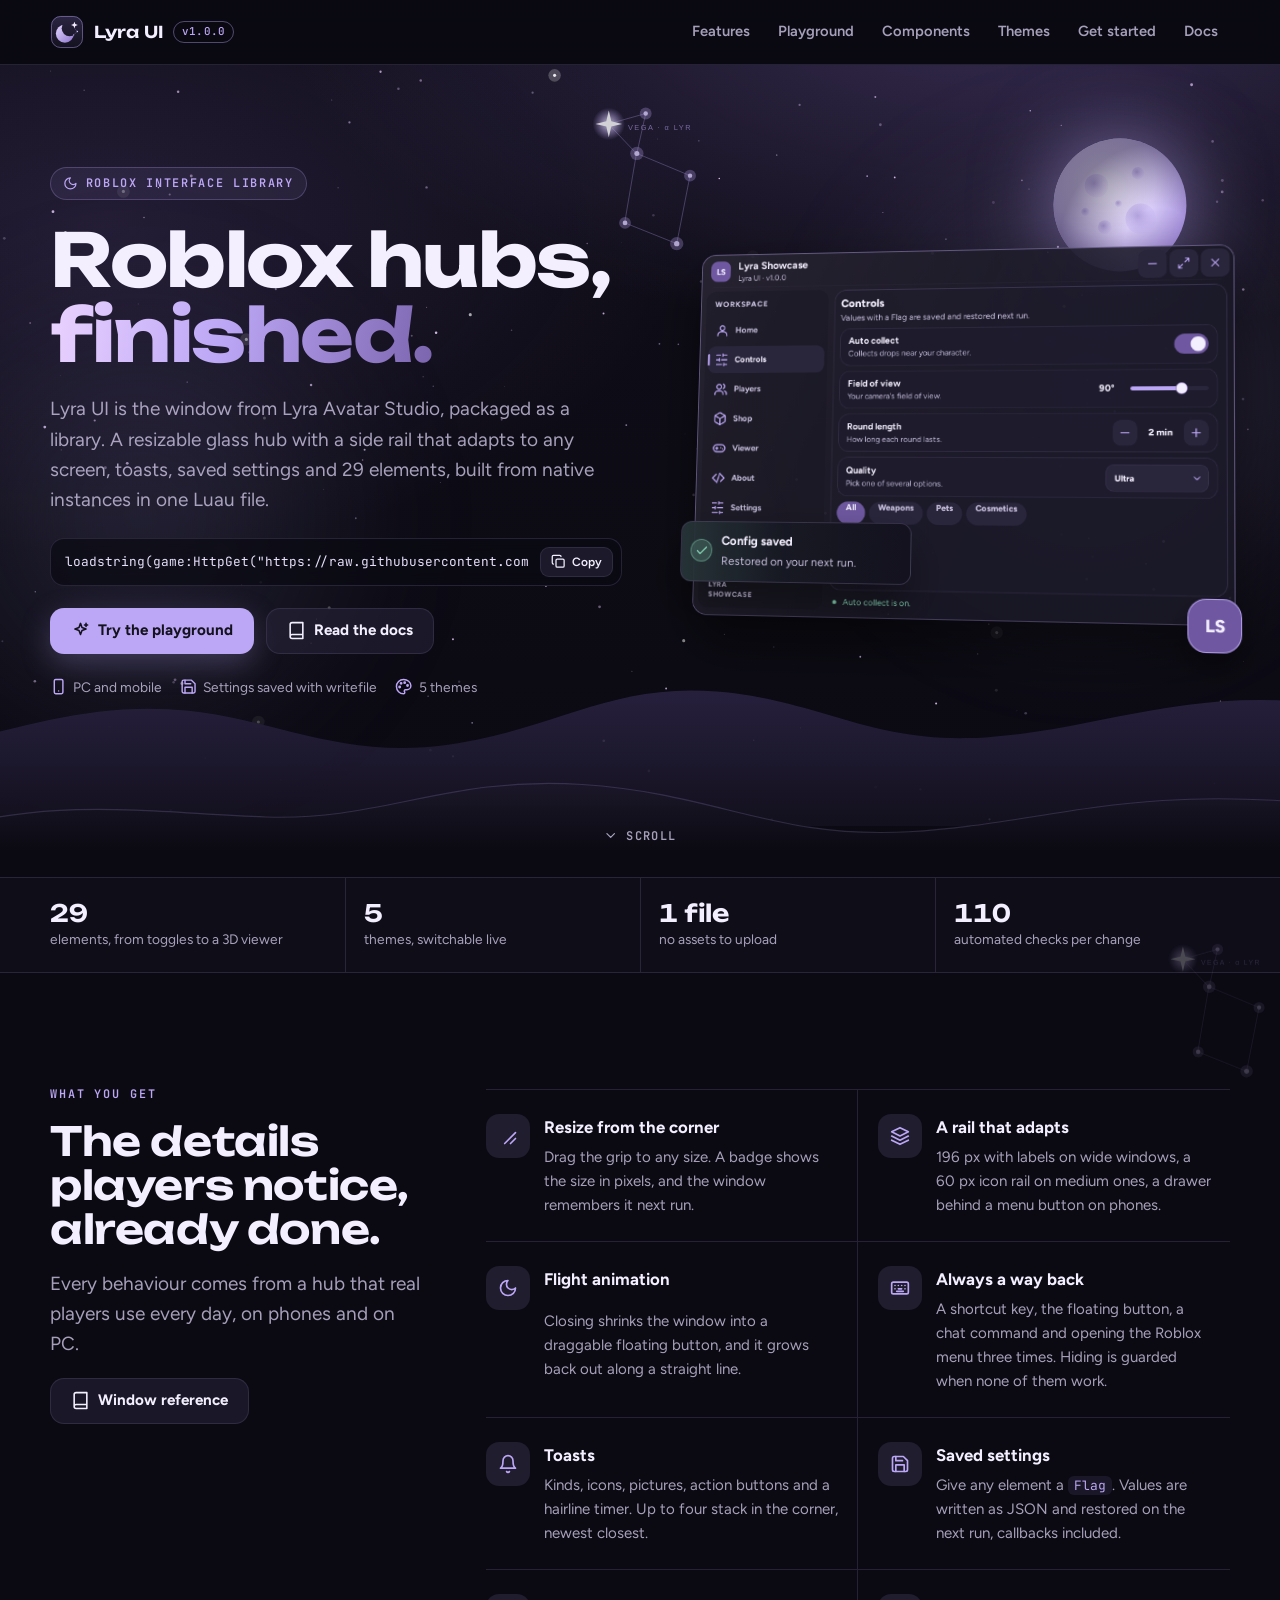
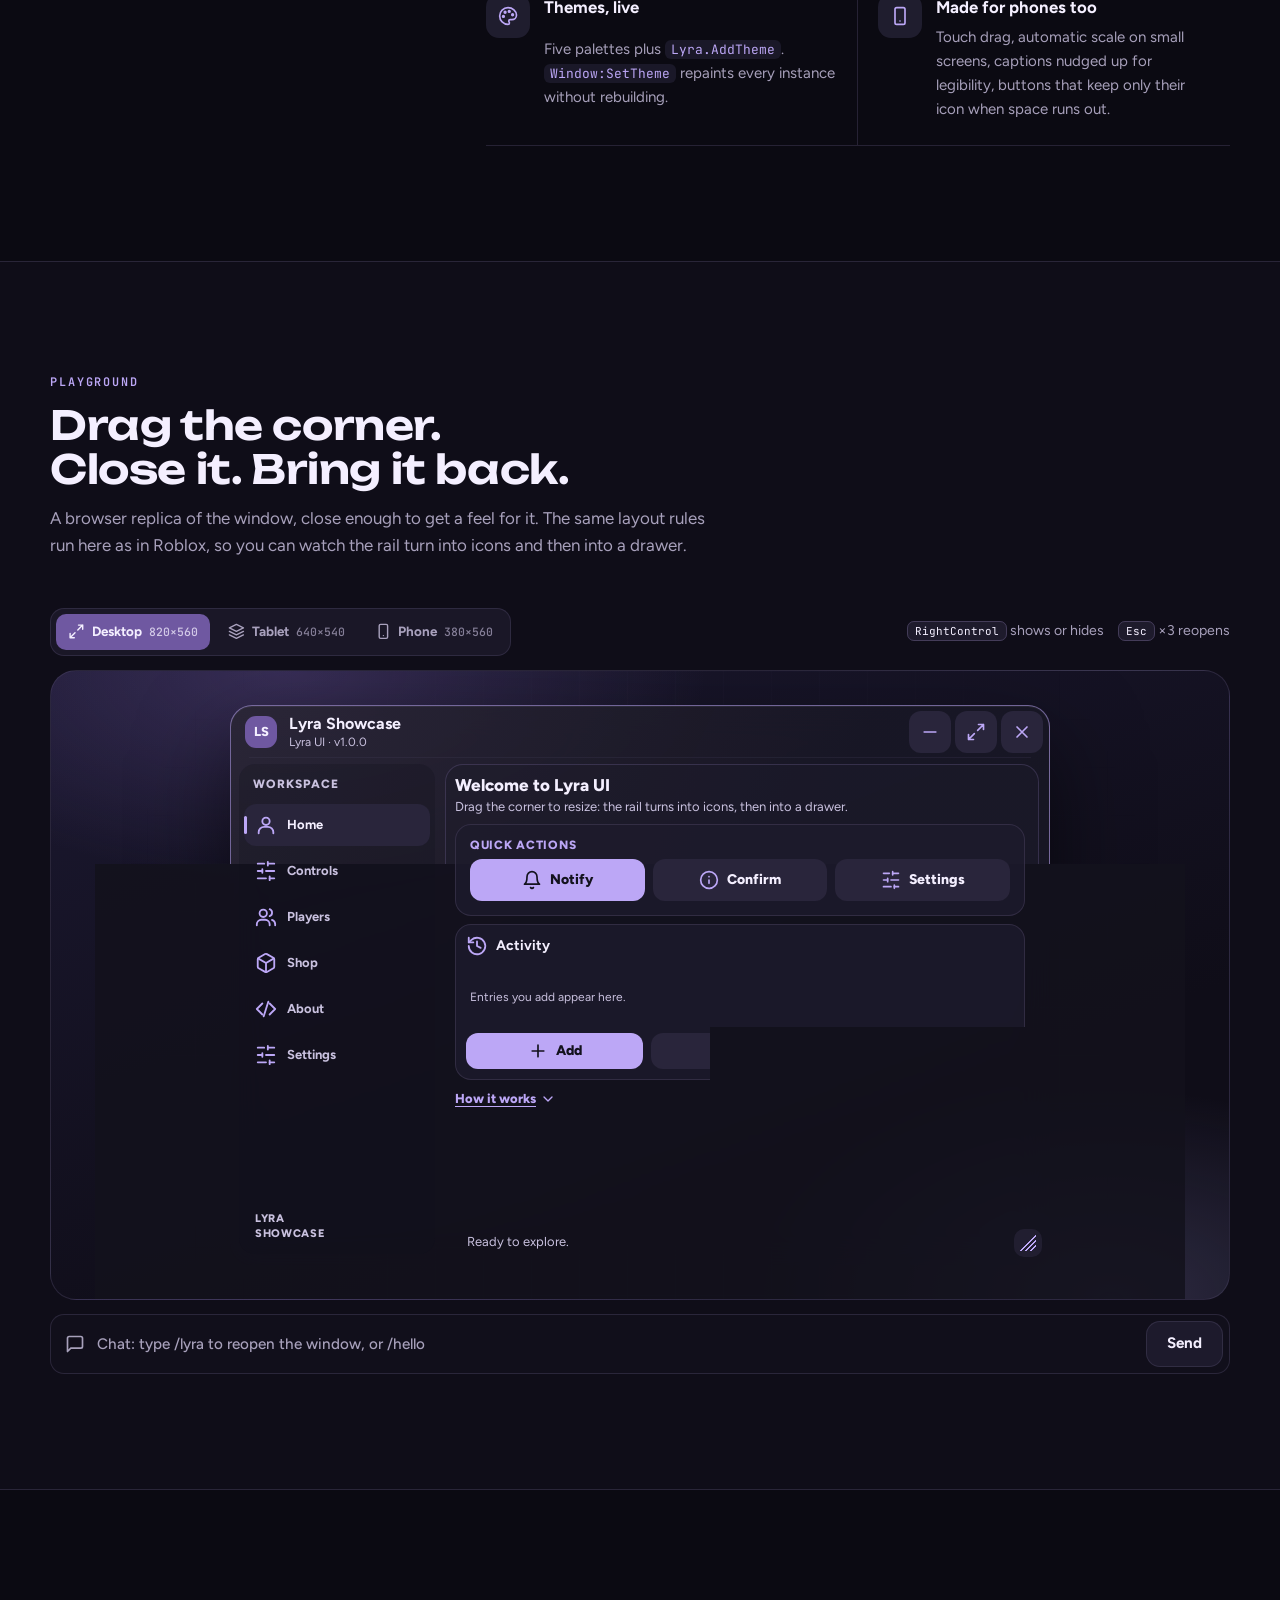
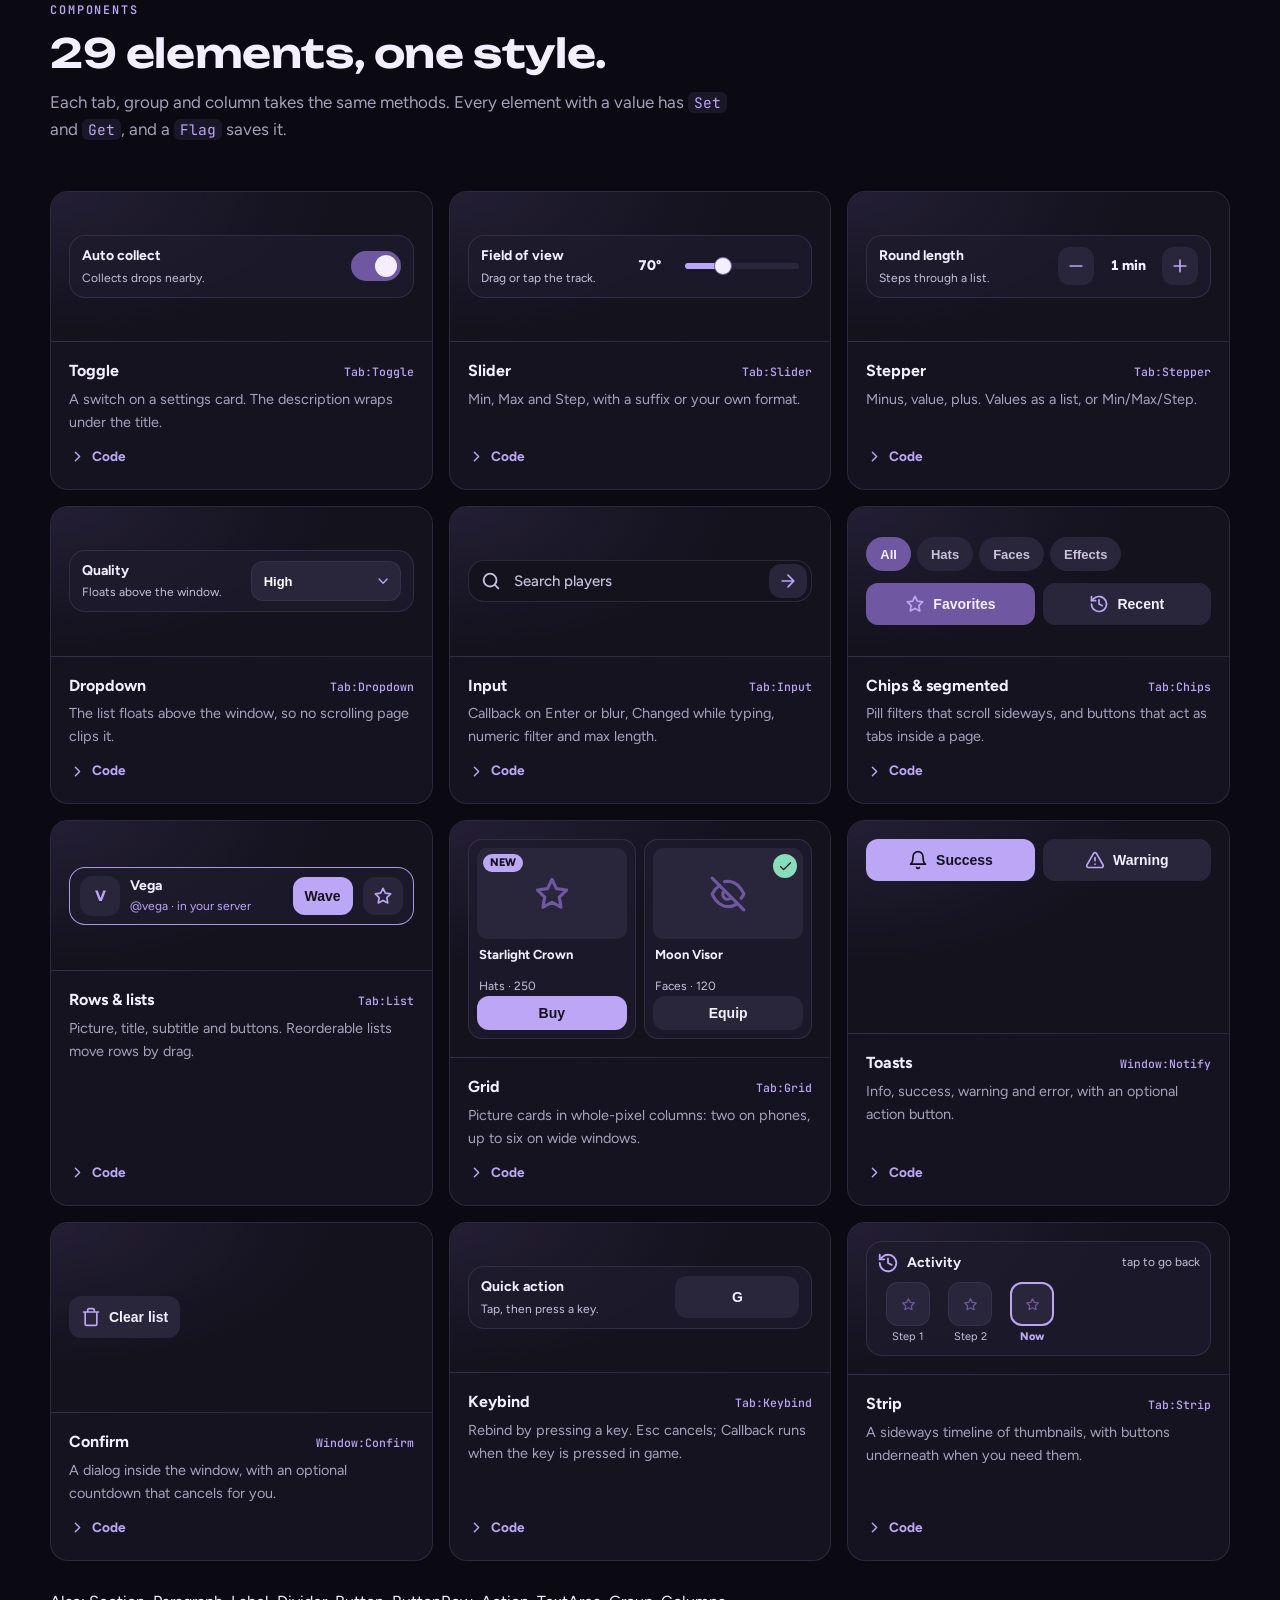
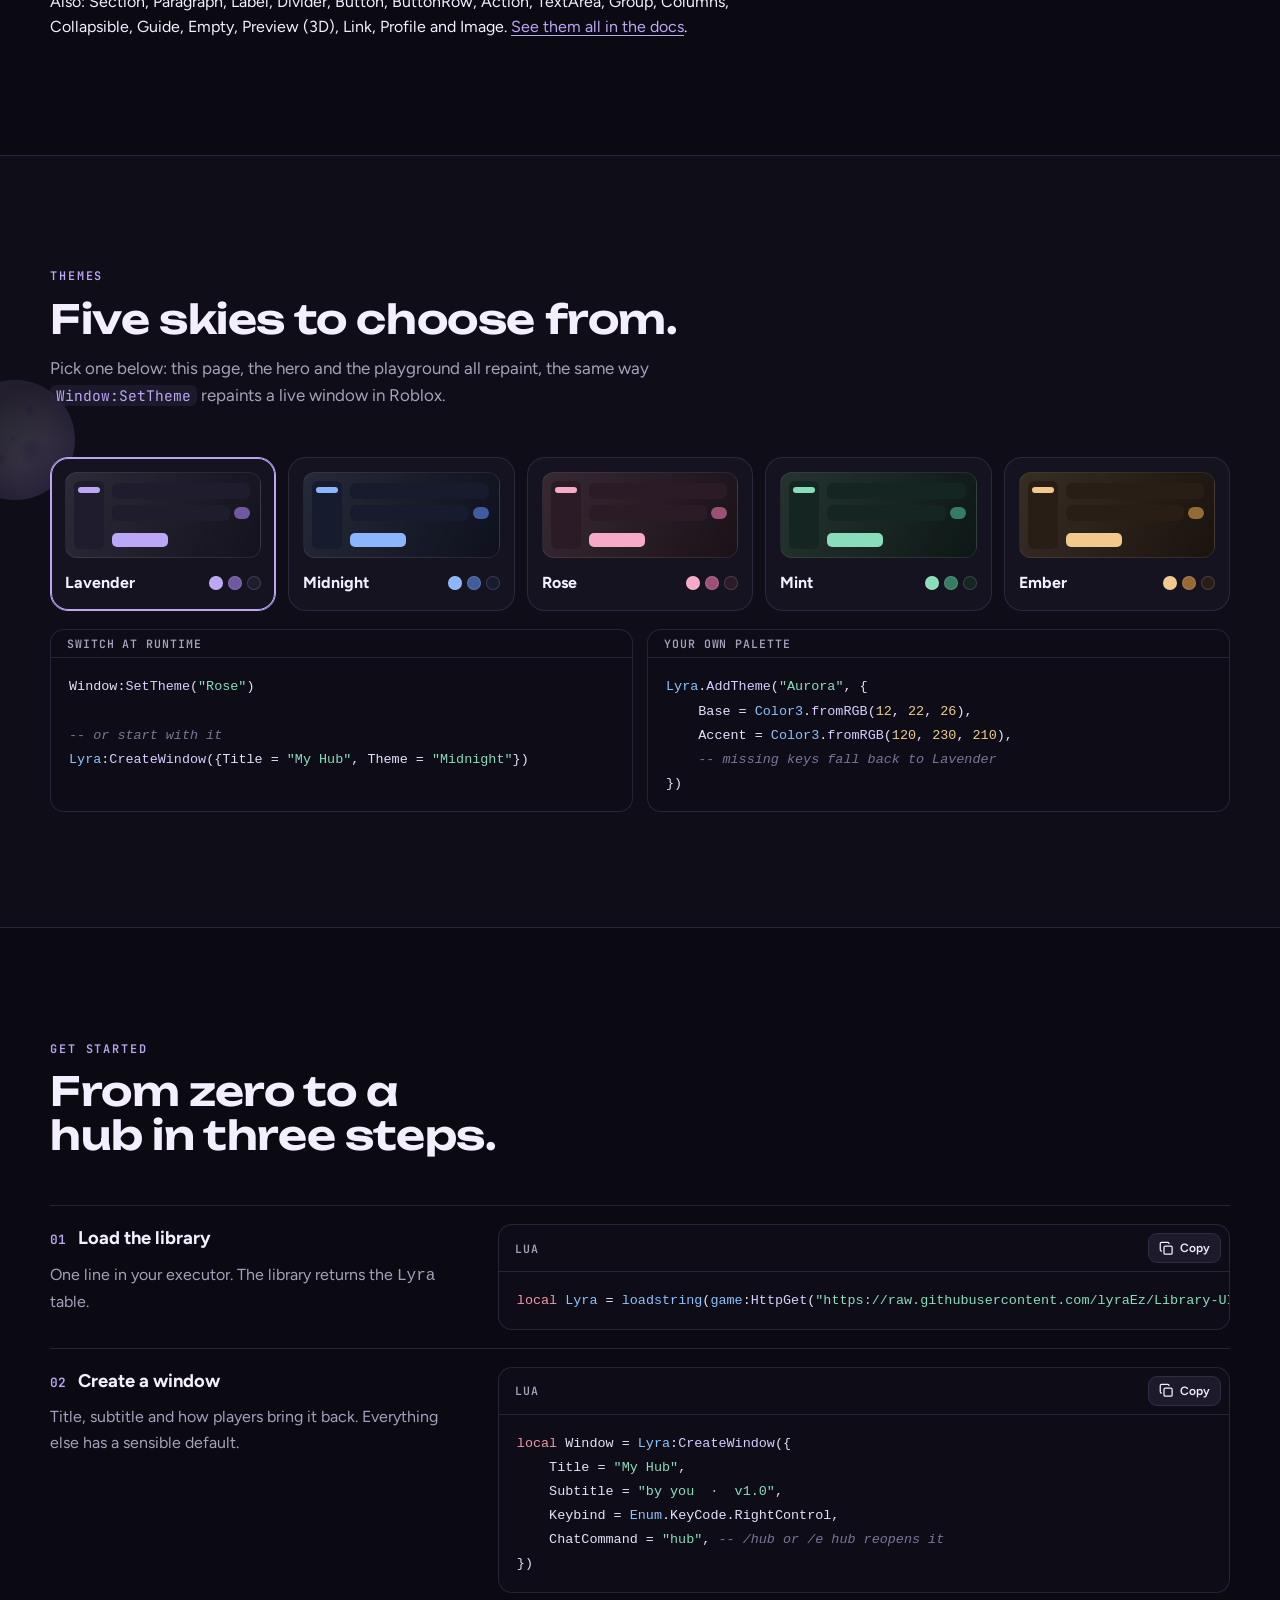
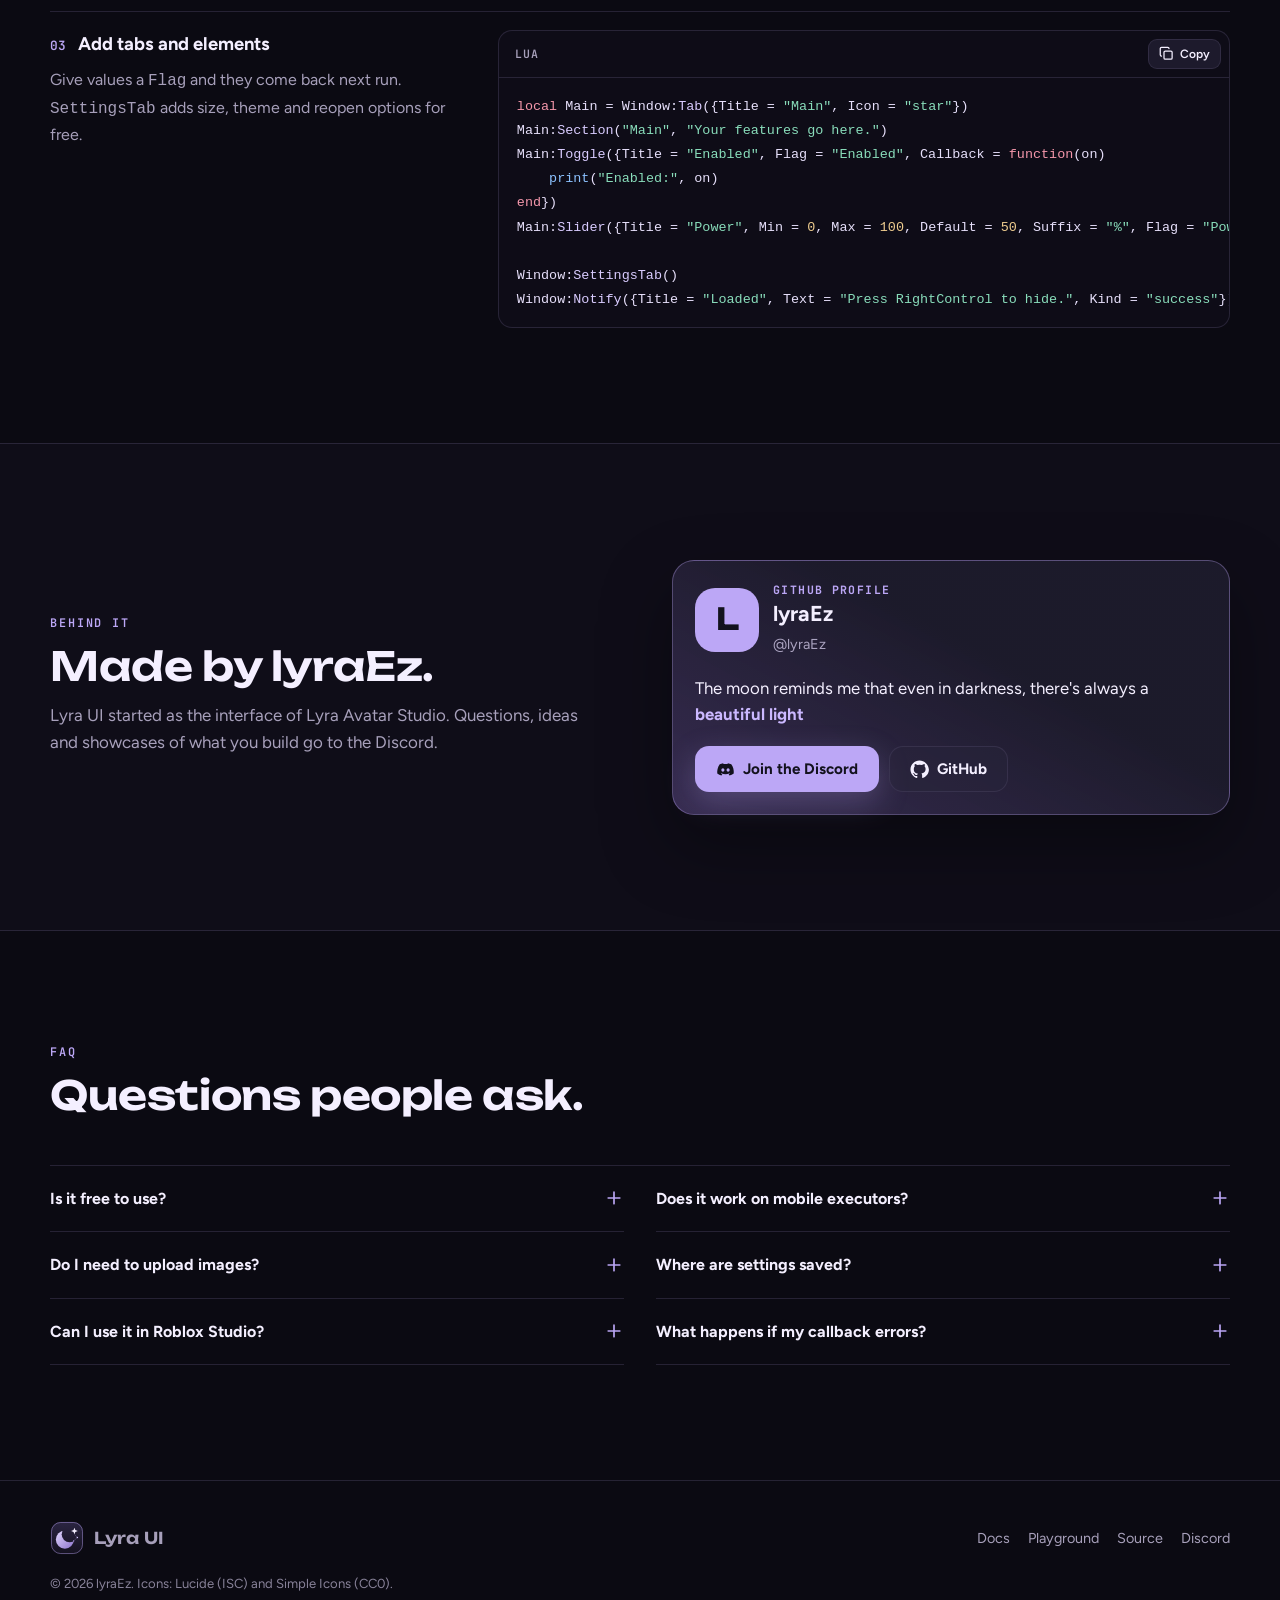
==== commit 4d5d8ccb: "Fix site toasts, check badges and code blocks on phones - Toast text no longer replaces the badge ic" ====
--- a/site/index.html
+++ b/site/index.html
@@ -104,7 +104,7 @@
           </div>
           <div class="lw-toast hero__toast" style="--k: var(--w-green)" aria-hidden="true">
             <span class="lw-toast__badge"><i data-icon="check"></i></span>
-            <div><b>Config saved</b><span>Restored on your next run.</span></div>
+            <div class="lw-toast__text"><b>Config saved</b><span>Restored on your next run.</span></div>
             <span class="lw-toast__bar" style="animation-duration: 6s; animation-iteration-count: infinite"></span>
           </div>
           <span class="lw-orb hero__orb" aria-hidden="true">LS</span>
@@ -261,7 +261,7 @@
 })</code></pre></div></details>
         </article>
         <article class="comp">
-          <div class="comp__demo" style="min-height:170px"><div class="lw-row3" style="--n:2"><button class="lw-btn lw-btn--primary" type="button" data-toast="success"><i data-icon="bell"></i>Success</button><button class="lw-btn" type="button" data-toast="warning"><i data-icon="alert"></i>Warning</button></div><div class="lw-toasts" style="position:absolute"></div></div>
+          <div class="comp__demo"><div class="lw-row3" style="--n:2"><button class="lw-btn lw-btn--primary" type="button" data-toast="success"><i data-icon="bell"></i>Success</button><button class="lw-btn" type="button" data-toast="warning"><i data-icon="alert"></i>Warning</button></div><div class="lw-toasts comp__toasts" aria-live="polite"></div></div>
           <div class="comp__body"><h3>Toasts <code>Window:Notify</code></h3><p>Info, success, warning and error, with an optional action button.</p></div>
           <details><summary><i data-icon="chevron-right"></i>Code</summary><div class="code"><pre><code class="lua">Window:Notify({
     Title = "Saved", Text = "Your config was saved.",
--- a/site/assets/css/site.css
+++ b/site/assets/css/site.css
@@ -265,8 +265,11 @@
 
 /* components gallery */
 .gallery { display: grid; grid-template-columns: repeat(3, minmax(0, 1fr)); gap: 16px; }
-.comp { display: grid; grid-template-rows: auto 1fr auto; min-width: 0; border-radius: var(--radius); border: 1px solid var(--line); background: var(--surface); overflow: hidden; }
+.comp { display: grid; grid-template-columns: minmax(0, 1fr); grid-template-rows: auto 1fr auto; min-width: 0; border-radius: var(--radius); border: 1px solid var(--line); background: var(--surface); overflow: hidden; }
 .comp__demo { padding: 18px; min-height: 150px; display: grid; align-content: center; gap: 10px; background: radial-gradient(400px 200px at 0% 0%, rgb(var(--w-accent-dark) / 0.18), transparent 70%), rgb(var(--w-base) / 0.9); border-bottom: 1px solid var(--line); position: relative; }
+/* Grid items size to their content by default; without this an opened code block widens the card past its edge. */
+.comp > * { min-width: 0; }
+.lw-toasts.comp__toasts { position: relative; right: auto; bottom: auto; z-index: 1; width: 100%; min-height: 124px; flex-direction: column; justify-content: flex-start; }
 .comp__body { padding: 16px 18px 6px; display: grid; gap: 4px; align-content: start; }
 .comp__body h3 { font-size: 1rem; font-weight: 700; display: flex; align-items: baseline; justify-content: space-between; gap: 10px; }
 .comp__body h3 code { font-family: var(--font-mono); font-size: 0.72rem; font-weight: 500; color: var(--accent); }
@@ -277,7 +280,7 @@
 .comp summary .ic { transition: transform 0.2s ease; }
 .comp details[open] summary .ic { transform: rotate(90deg); }
 .comp details .code { margin-top: 10px; }
-.comp details pre { font-size: 0.78rem; padding: 12px 14px; }
+.comp details pre { font-size: 0.78rem; padding: 12px 14px; white-space: pre-wrap; overflow-wrap: anywhere; }
 @media (max-width: 1000px) { .gallery { grid-template-columns: repeat(2, minmax(0, 1fr)); } }
 @media (max-width: 640px) { .gallery { grid-template-columns: minmax(0, 1fr); } }
 
@@ -540,8 +543,9 @@
 @keyframes lw-toast-in { from { opacity: 0; transform: translateX(24px); } }
 .lw-toast__badge { width: 24px; height: 24px; border-radius: 50%; flex: none; display: grid; place-items: center; background: rgb(var(--k) / 0.18); border: 1px solid rgb(var(--k) / 0.45); color: rgb(var(--k)); align-self: center; }
 .lw-toast__badge .ic { width: 15px; height: 15px; }
-.lw-toast b { display: block; font-size: 13px; }
-.lw-toast span { display: block; font-size: 12px; color: rgb(var(--w-muted)); }
+.lw-toast__text { flex: 1; min-width: 0; display: grid; align-content: center; gap: 1px; }
+.lw-toast__text b { font-size: 13px; }
+.lw-toast__text span { font-size: 12px; color: rgb(var(--w-muted)); }
 .lw-toast__bar { position: absolute; left: 12px; right: 12px; bottom: 1px; height: 1px; background: rgb(var(--k) / 0.75); transform-origin: left center; animation: lw-bar linear forwards; }
 @keyframes lw-bar { to { transform: scaleX(0); } }
 
@@ -549,8 +553,11 @@
 .hero__frame { position: relative; width: 100%; aspect-ratio: 820 / 560; max-width: 100%; }
 .hero__frame .lw { transform-origin: 0 0; transform: scale(var(--hero-scale, 0.62)); }
 .hero__frame .lw-content { overflow: hidden; }
-.hero__toast { position: absolute; left: -14px; bottom: 9%; width: min(250px, 70%); z-index: 3; animation: none; box-shadow: 0 24px 50px rgb(0 0 0 / 0.45); cursor: default; }
-@media (max-width: 520px) { .hero__toast { left: 4px; bottom: 6%; } .hero__orb { right: 2px; } }
+/* The toast and the floating button shrink with the window, so on phones they stay in proportion. */
+.hero__toast { position: absolute; left: -14px; bottom: 9%; width: 250px; z-index: 3; animation: none; box-shadow: 0 24px 50px rgb(0 0 0 / 0.45); cursor: default;
+  transform-origin: 0 100%; transform: scale(min(1, calc(var(--hero-scale, 0.62) * 1.45))); }
+.hero__orb { transform-origin: 100% 100%; transform: scale(min(1, calc(var(--hero-scale, 0.62) * 1.5))); }
+@media (max-width: 520px) { .hero__toast { left: 6px; bottom: 7%; } .hero__orb { right: 4px; bottom: -16px; } }
 
 /* ================================================================ docs */
 .docs { display: grid; grid-template-columns: 250px minmax(0, 1fr); gap: clamp(24px, 4vw, 56px); padding-block: 40px 80px; }
@@ -591,6 +598,12 @@
   .docs__nav { grid-template-columns: repeat(auto-fill, minmax(160px, 1fr)); }
 }
 
+/* Phones: code wraps inside its box instead of running off to the side. */
+@media (max-width: 640px) {
+  .code pre { white-space: pre-wrap; overflow-wrap: anywhere; }
+  .doc__sig { white-space: normal; overflow-wrap: anywhere; }
+}
+
 @media (prefers-reduced-motion: reduce) {
   html { scroll-behavior: auto; }
   *, *::before, *::after { animation-duration: 0.01ms !important; animation-iteration-count: 1 !important; transition-duration: 0.01ms !important; }
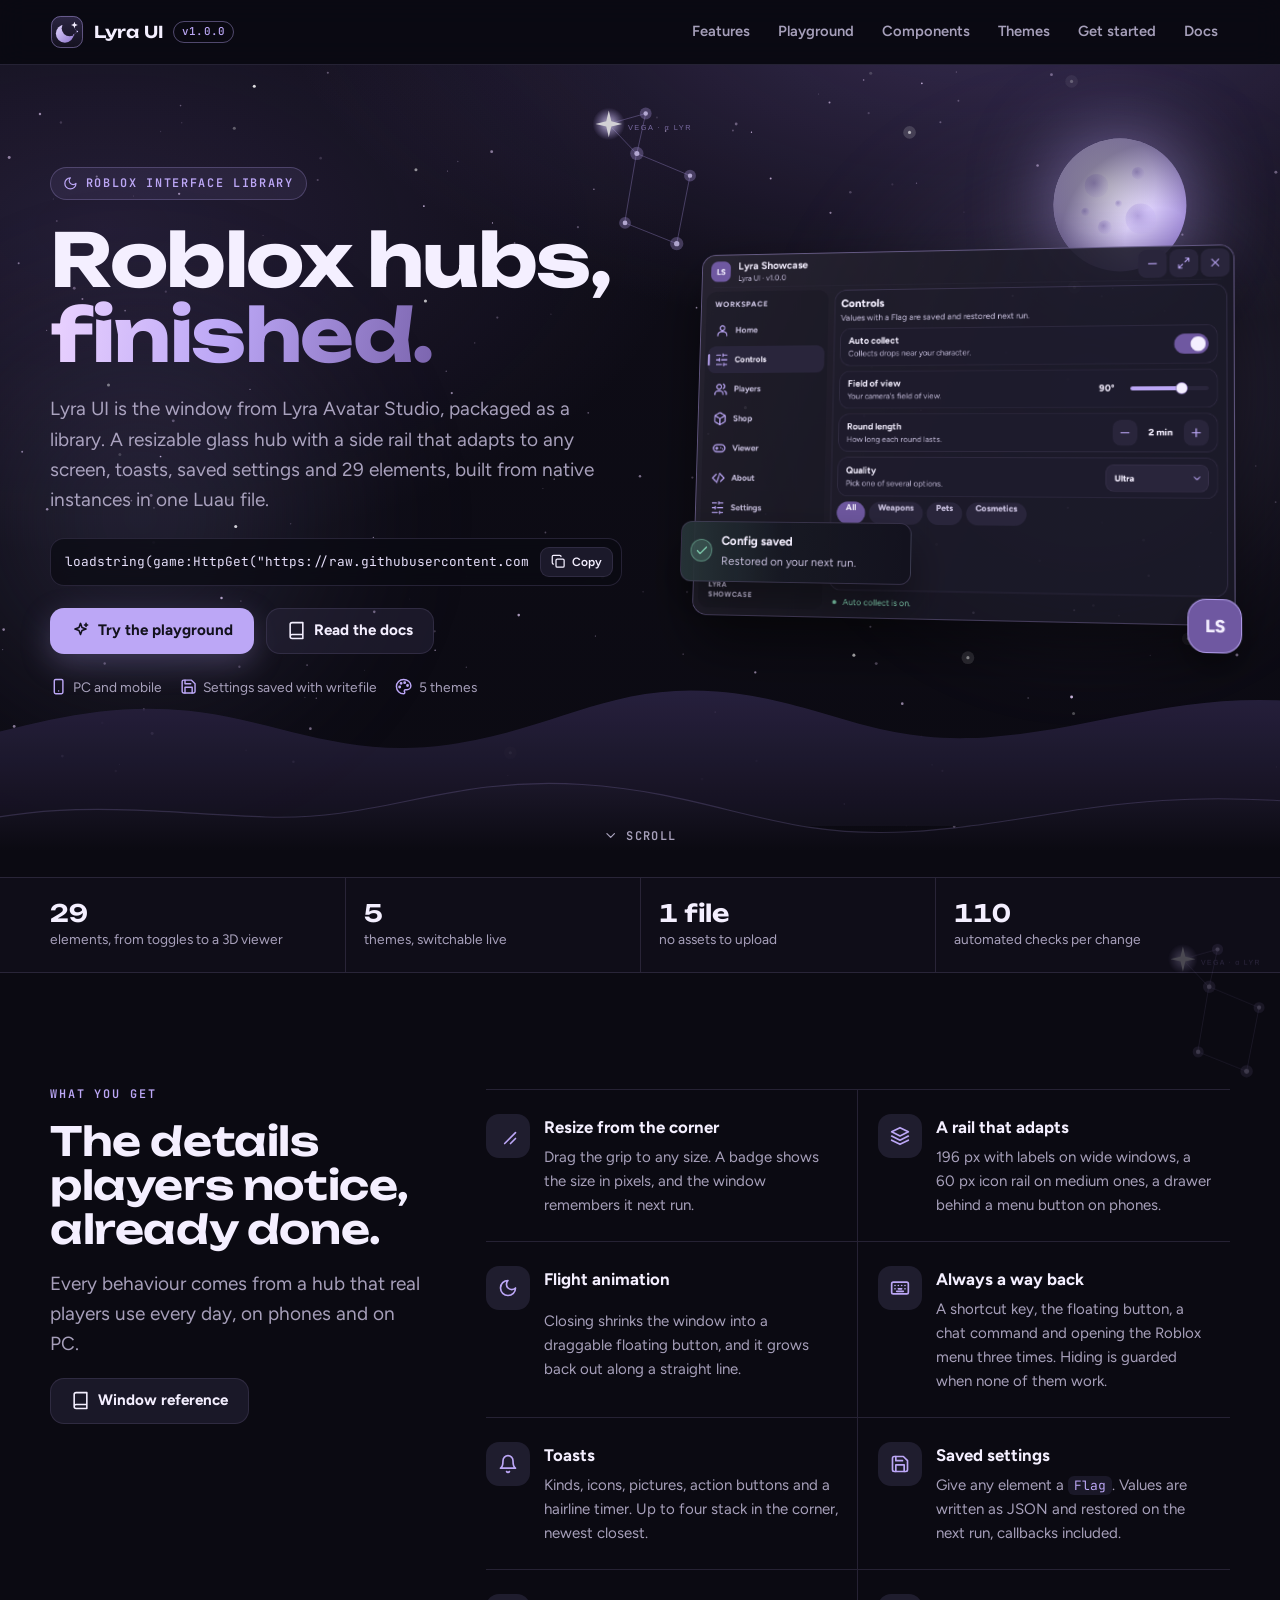
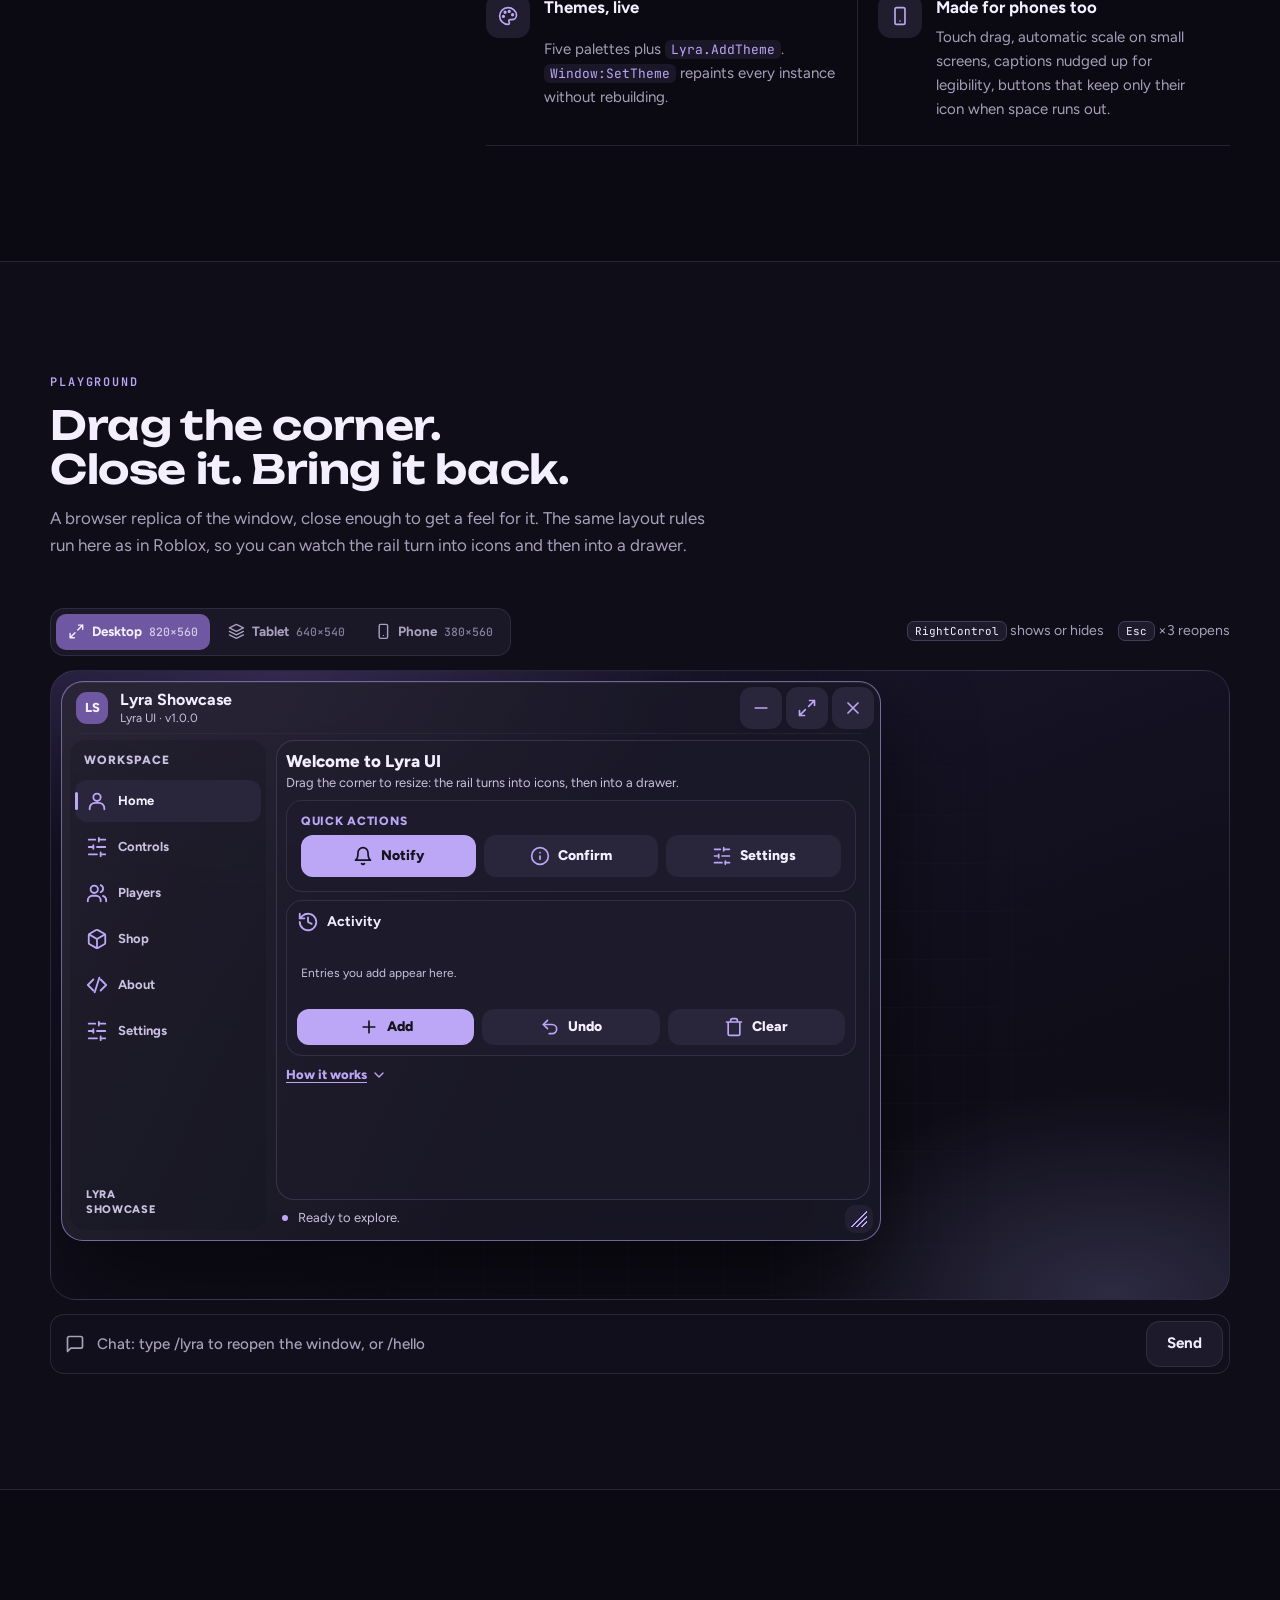
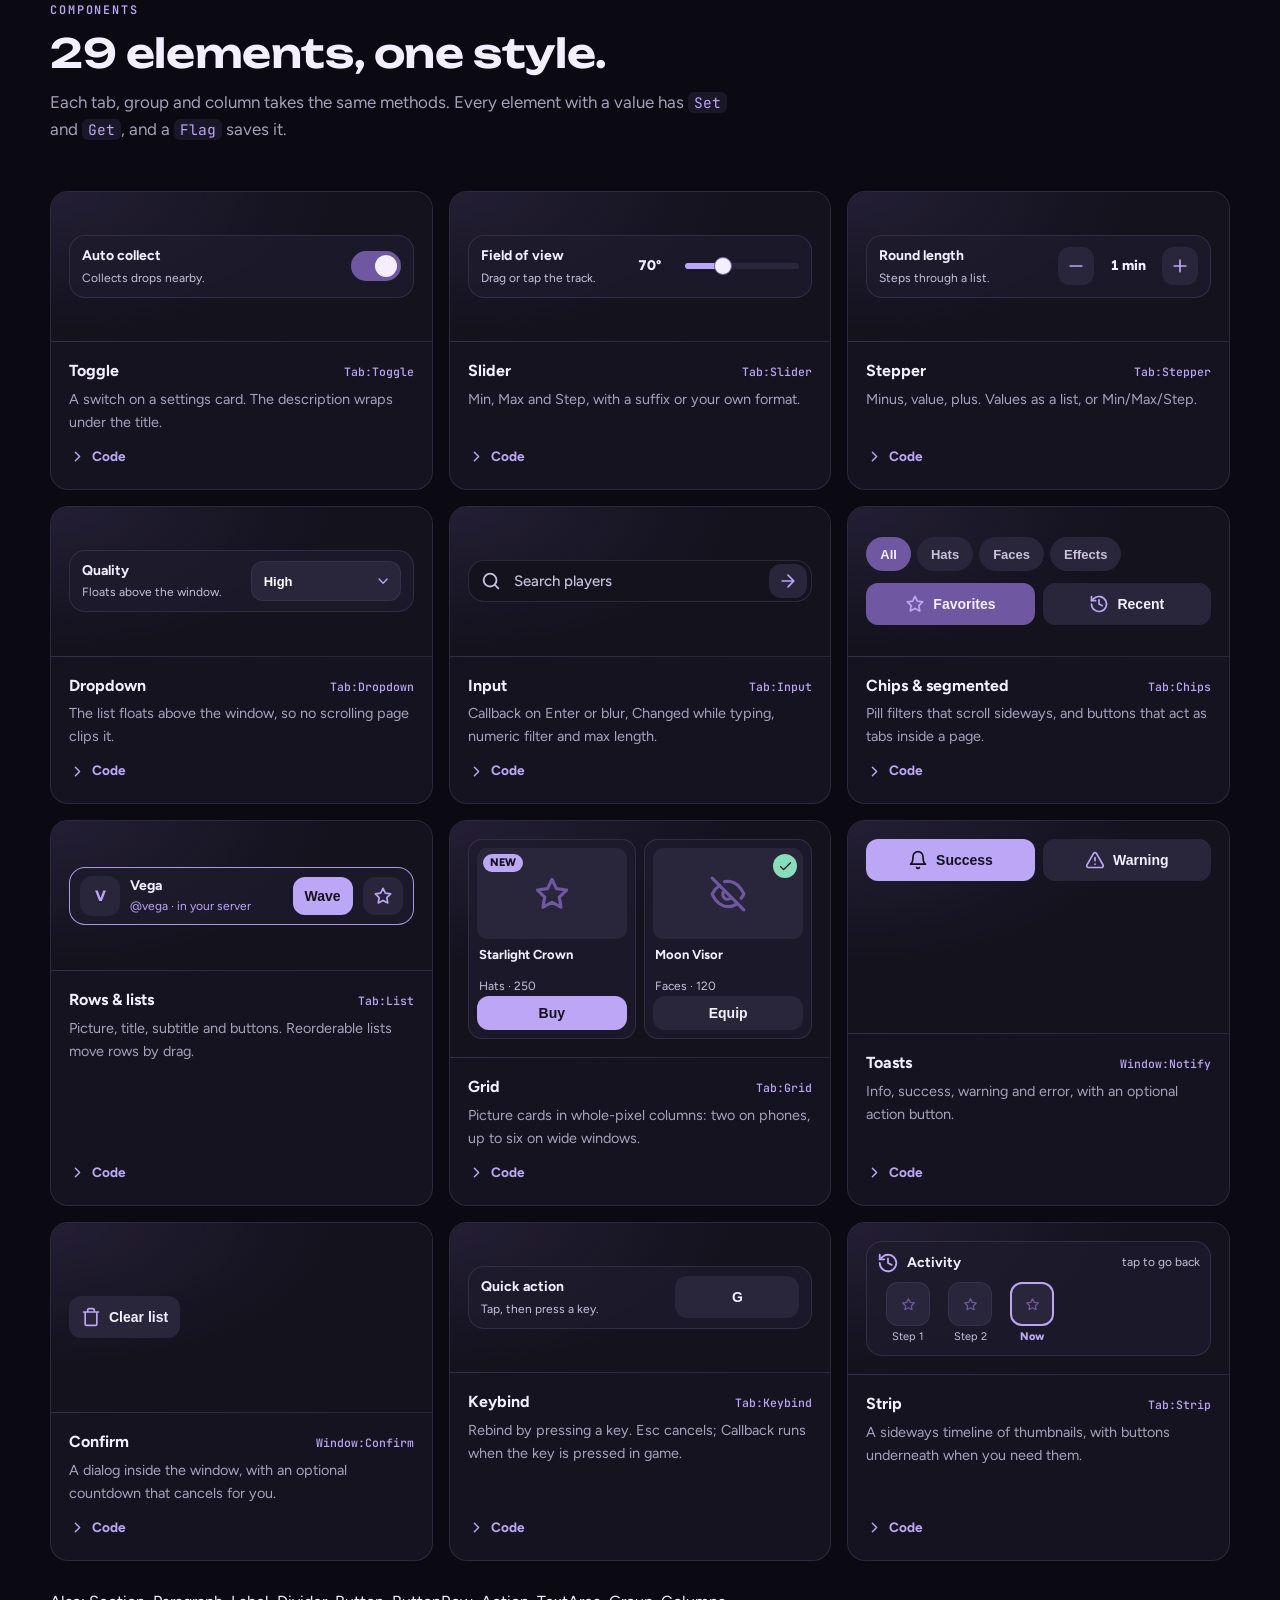
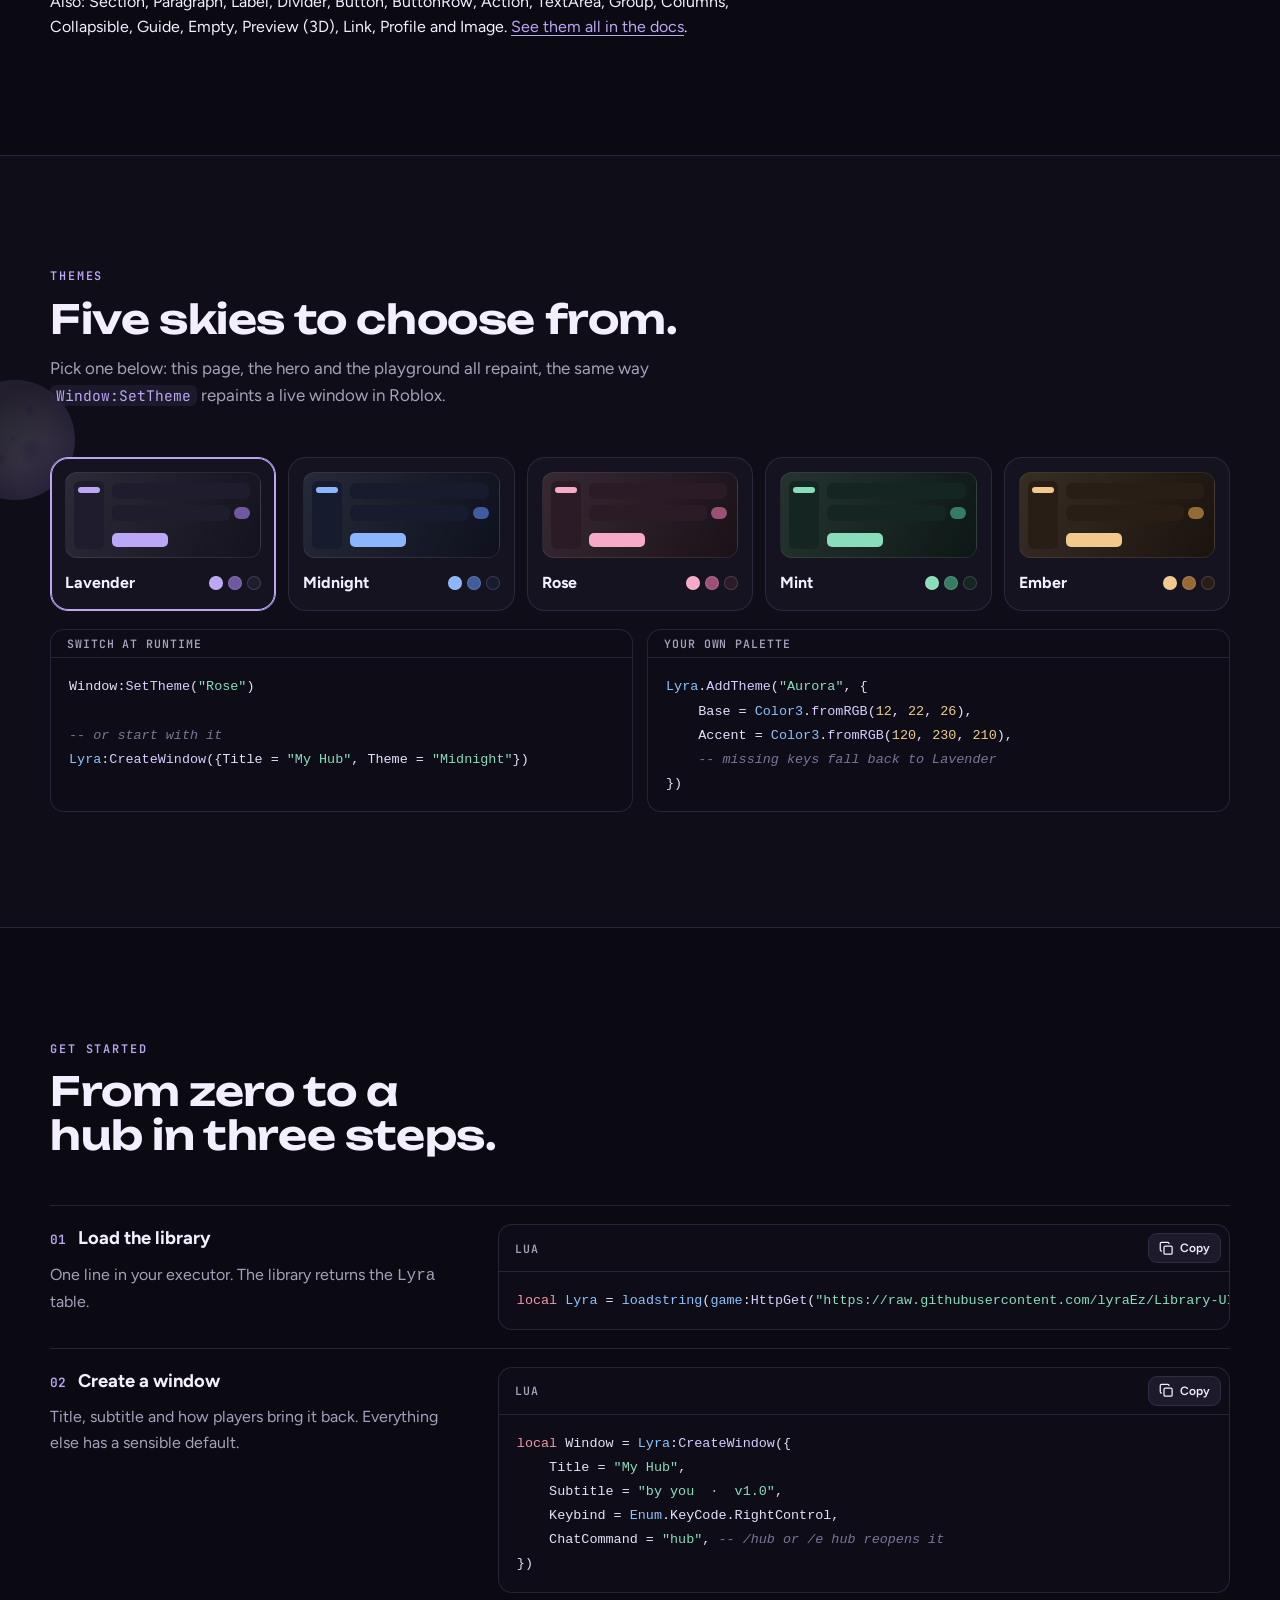
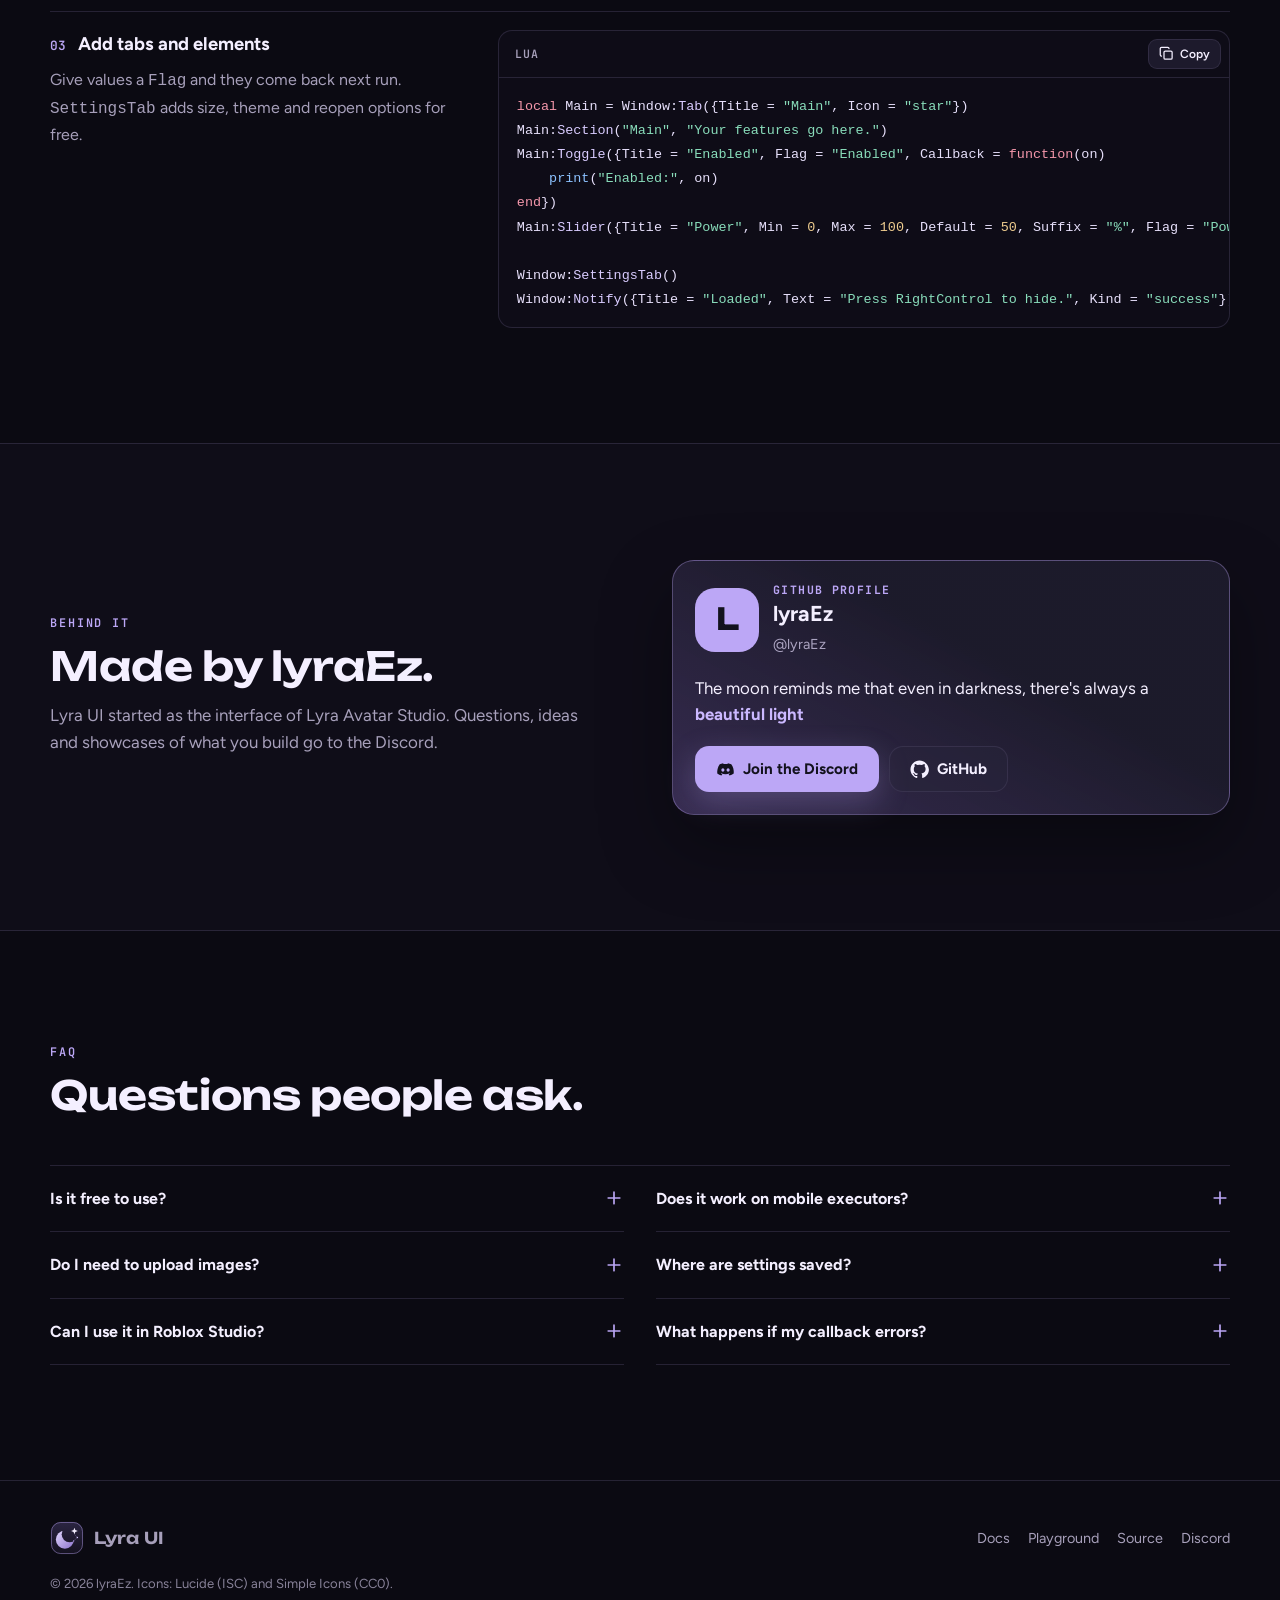
==== commit c9e3bd7f: "Fix absolute Open Graph metadata for Lyra UI social embeds" ====
--- a/site/index.html
+++ b/site/index.html
@@ -6,9 +6,22 @@
 <title>Lyra UI</title>
 <meta name="description" content="Lyra UI is a native Roblox interface library: a resizable glass window with a responsive side rail, toasts, saved settings, themes and 29 elements in one Luau file.">
 <meta name="theme-color" content="#0b0a12">
-<meta property="og:title" content="Lyra UI">
-<meta property="og:description" content="A resizable, responsive Roblox hub library in one Luau file.">
-<meta property="og:image" content="assets/img/og.png">
+<link rel="canonical" href="https://libraly.lyraez.lol/">
+<meta property="og:type" content="website">
+<meta property="og:site_name" content="Lyra UI">
+<meta property="og:url" content="https://libraly.lyraez.lol/">
+<meta property="og:title" content="Lyra UI | Roblox Interface Library">
+<meta property="og:description" content="Build polished Roblox hubs with a resizable glass UI, 29 elements, 5 themes, saved settings, and full PC & mobile support. All in one Luau file.">
+<meta property="og:image" content="https://libraly.lyraez.lol/assets/img/og.png">
+<meta property="og:image:secure_url" content="https://libraly.lyraez.lol/assets/img/og.png">
+<meta property="og:image:type" content="image/png">
+<meta property="og:image:width" content="1200">
+<meta property="og:image:height" content="630">
+<meta property="og:image:alt" content="Lyra UI - Roblox interface library">
+<meta name="twitter:card" content="summary_large_image">
+<meta name="twitter:title" content="Lyra UI | Roblox Interface Library">
+<meta name="twitter:description" content="Build polished Roblox hubs with a resizable glass UI, 29 elements, 5 themes, saved settings, and full PC & mobile support.">
+<meta name="twitter:image" content="https://libraly.lyraez.lol/assets/img/og.png">
 <link rel="icon" type="image/svg+xml" href="assets/img/favicon.svg">
 <link rel="preconnect" href="https://fonts.googleapis.com">
 <link rel="preconnect" href="https://fonts.gstatic.com" crossorigin>
